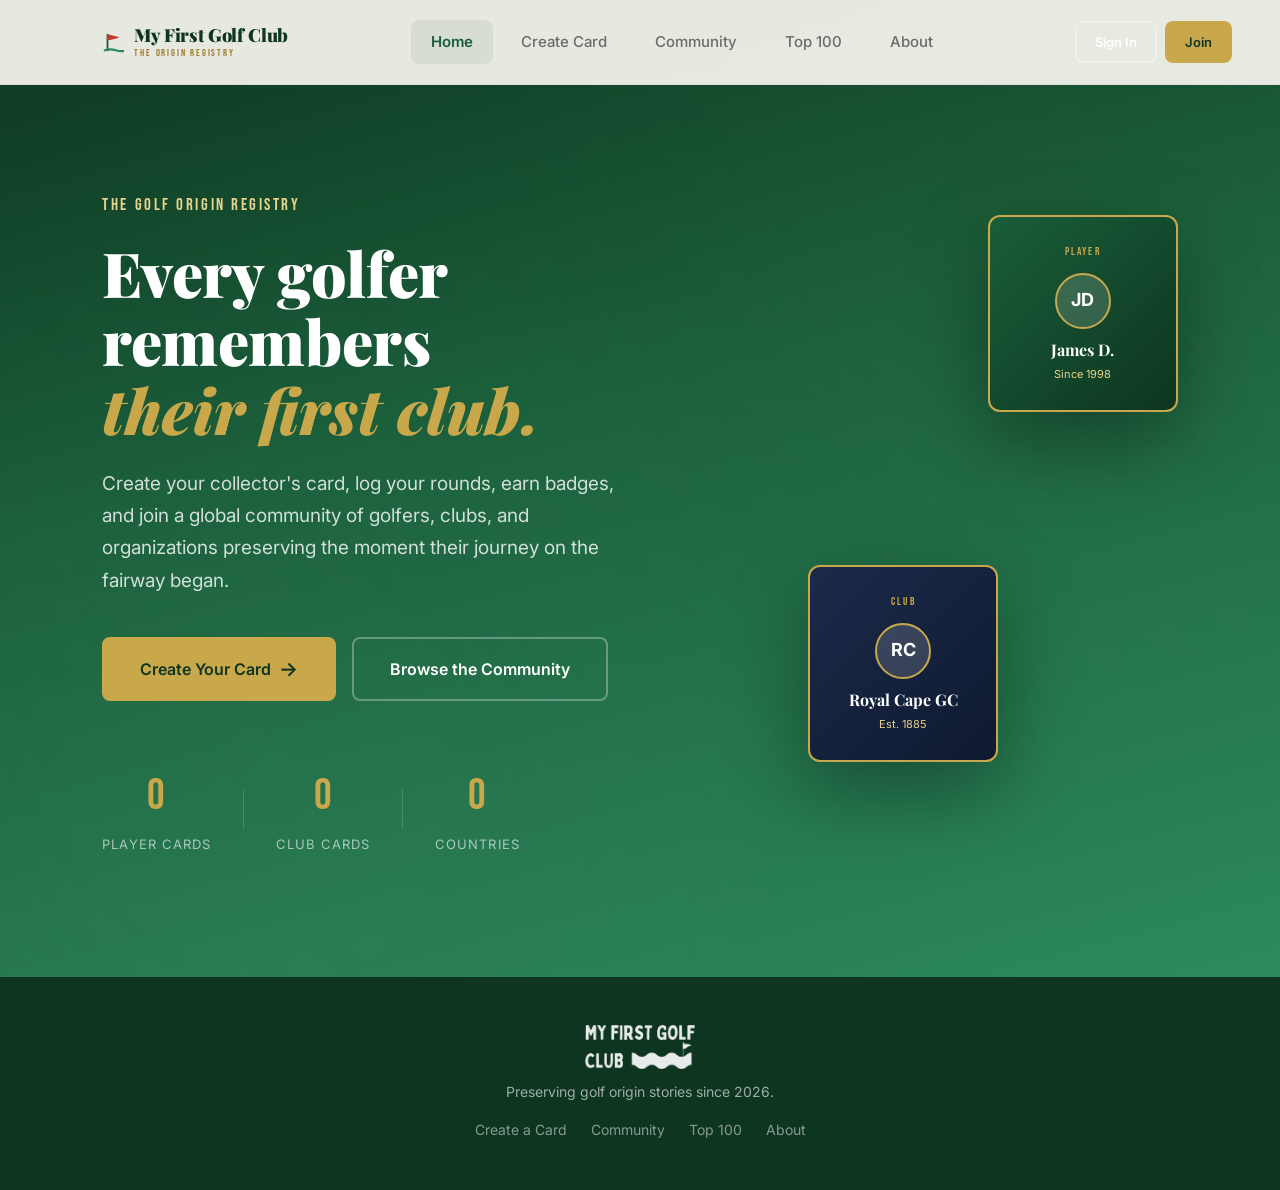
==== public/index.html @ 3b4183bd "Restore Favourite Club selector in Step 5 so card stats populate" ====
<!DOCTYPE html>
<html lang="en">
<head>
  <meta charset="UTF-8">
  <meta name="viewport" content="width=device-width, initial-scale=1.0">
  <title>My First Golf Club - Where Every Golf Story Begins</title>
  <link rel="icon" type="image/png" href="logo.png?v=3">
  <link rel="stylesheet" href="styles.css?v=16">
  <link rel="preconnect" href="https://fonts.googleapis.com">
  <link rel="preconnect" href="https://fonts.gstatic.com" crossorigin>
  <link href="https://fonts.googleapis.com/css2?family=Playfair+Display:ital,wght@0,400;0,700;0,900;1,400&family=Inter:wght@300;400;500;600;700&family=Bebas+Neue&display=swap" rel="stylesheet">
  <!-- Clerk UI bundle (must load before clerk-js) -->
  <script
    defer
    crossorigin="anonymous"
    src="https://noted-sturgeon-84.clerk.accounts.dev/npm/@clerk/ui@1/dist/ui.browser.js"
    type="text/javascript"
  ></script>
  <!-- Clerk JS SDK -->
  <script
    defer
    crossorigin="anonymous"
    data-clerk-publishable-key="pk_test_bm90ZWQtc3R1cmdlb24tODQuY2xlcmsuYWNjb3VudHMuZGV2JA"
    src="https://noted-sturgeon-84.clerk.accounts.dev/npm/@clerk/clerk-js@6/dist/clerk.browser.js"
    type="text/javascript"
  ></script>
</head>
<body>
  <!-- ===== NAVIGATION ===== -->
  <nav class="nav" id="nav">
    <div class="nav-inner">
      <a href="#" class="nav-logo" onclick="showSection('hero'); return false;">
        <span class="nav-logo-flag" aria-hidden="true">
          <svg width="22" height="22" viewBox="0 0 24 24" fill="none" xmlns="http://www.w3.org/2000/svg">
            <path d="M6 21V4" stroke="#1a5e3a" stroke-width="2" stroke-linecap="round"/>
            <path d="M6 4 L18 7 L6 10 Z" fill="#c0392b" stroke="#c0392b" stroke-width="1" stroke-linejoin="round"/>
            <path d="M3 21 Q9 19 15 21 T27 21" stroke="#2d8a5e" stroke-width="2.5" stroke-linecap="round" fill="none"/>
          </svg>
        </span>
        <span class="nav-logo-text">
          <span class="nav-logo-text-main">My First Golf Club</span>
          <span class="nav-logo-text-sub">The Origin Registry</span>
        </span>
      </a>
      <div class="nav-links">
        <a href="#" onclick="showSection('hero'); return false;" class="nav-link active" data-section="hero">Home</a>
        <a href="#" onclick="showSection('submit'); return false;" class="nav-link" data-section="submit">Create Card</a>
        <a href="#" onclick="showSection('community'); return false;" class="nav-link" data-section="community">Community</a>
        <a href="#" onclick="showSection('top100'); return false;" class="nav-link" data-section="top100">Top 100</a>
        <a href="#" onclick="showSection('about'); return false;" class="nav-link" data-section="about">About</a>
      </div>
      <div class="nav-right">
        <!-- Logged Out State -->
        <div class="nav-auth" id="navLoggedOut">
          <button class="btn btn-ghost btn-sm" onclick="openAuth('signin')">Sign In</button>
          <button class="btn btn-primary btn-sm" onclick="openAuth('signup')">Join</button>
        </div>
        <!-- Logged In State -->
        <div class="nav-user" id="navLoggedIn" style="display:none;">
          <div class="nav-avatar-wrapper" onclick="toggleUserDropdown()">
            <div class="nav-avatar" id="navAvatar"></div>
            <div class="nav-dropdown" id="navDropdown">
              <a href="#" onclick="showSection('clubhouse'); closeUserDropdown(); return false;">My Clubhouse</a>
              <a href="#" onclick="openRoundModal(); closeUserDropdown(); return false;">Log a Round</a>
              <a href="#" class="nav-dropdown-divider"></a>
              <a href="#" onclick="handleSignOut(); return false;">Sign Out</a>
            </div>
          </div>
        </div>
      </div>
      <button class="nav-mobile-toggle" onclick="toggleMobileNav()" aria-label="Toggle menu">
        <span></span><span></span><span></span>
      </button>
    </div>
    <div class="nav-mobile" id="navMobile">
      <a href="#" onclick="showSection('hero'); toggleMobileNav(); return false;">Home</a>
      <a href="#" onclick="showSection('submit'); toggleMobileNav(); return false;">Create Card</a>
      <a href="#" onclick="showSection('community'); toggleMobileNav(); return false;">Community</a>
      <a href="#" onclick="showSection('top100'); toggleMobileNav(); return false;">Top 100</a>
      <a href="#" onclick="showSection('about'); toggleMobileNav(); return false;">About</a>
      <div class="nav-mobile-auth" id="navMobileLoggedOut">
        <a href="#" onclick="openAuth('signin'); toggleMobileNav(); return false;">Sign In</a>
        <a href="#" onclick="openAuth('signup'); toggleMobileNav(); return false;">Join the Club</a>
      </div>
      <div class="nav-mobile-user" id="navMobileLoggedIn" style="display:none;">
        <a href="#" onclick="showSection('clubhouse'); toggleMobileNav(); return false;">My Clubhouse</a>
        <a href="#" onclick="openRoundModal(); toggleMobileNav(); return false;">Log a Round</a>
        <a href="#" onclick="handleSignOut(); toggleMobileNav(); return false;">Sign Out</a>
      </div>
    </div>
  </nav>

  <!-- ===== AUTH MODAL (Clerk mounts here) ===== -->
  <div class="modal-overlay" id="authModal" style="display:none;">
    <div class="modal modal-auth" style="padding:0;max-width:480px;overflow:visible;background:transparent;box-shadow:none;">
      <div id="clerk-auth-mount"></div>
    </div>
  </div>

  <!-- ===== HERO SECTION ===== -->
  <section class="section hero-section" id="section-hero">
    <div class="hero-bg">
      <div class="hero-pattern"></div>
    </div>
    <div class="hero-content">
      <p class="hero-eyebrow">The Golf Origin Registry</p>
      <h1 class="hero-title">
        Every golfer remembers<br>
        <span class="hero-title-accent">their first club.</span>
      </h1>
      <p class="hero-subtitle">
        Create your collector's card, log your rounds, earn badges, and join a global community of golfers, clubs, and organizations
        preserving the moment their journey on the fairway began.
      </p>
      <div class="hero-actions">
        <button class="btn btn-primary btn-lg" onclick="showSection('submit')">
          Create Your Card
          <span class="btn-arrow">&rarr;</span>
        </button>
        <button class="btn btn-ghost btn-lg" onclick="showSection('community')">
          Browse the Community
        </button>
      </div>
      <div class="hero-stats">
        <div class="hero-stat">
          <span class="hero-stat-number" id="statPlayers">0</span>
          <span class="hero-stat-label">Player Cards</span>
        </div>
        <div class="hero-stat-divider"></div>
        <div class="hero-stat">
          <span class="hero-stat-number" id="statOrgs">0</span>
          <span class="hero-stat-label">Club Cards</span>
        </div>
        <div class="hero-stat-divider"></div>
        <div class="hero-stat">
          <span class="hero-stat-number" id="statCountries">0</span>
          <span class="hero-stat-label">Countries</span>
        </div>
      </div>
    </div>

    <!-- Floating preview cards -->
    <div class="hero-card-preview">
      <div class="floating-card floating-card-1">
        <div class="mini-card mini-card-player">
          <div class="mini-card-badge">PLAYER</div>
          <div class="mini-card-avatar">JD</div>
          <div class="mini-card-name">James D.</div>
          <div class="mini-card-year">Since 1998</div>
        </div>
      </div>
      <div class="floating-card floating-card-2">
        <div class="mini-card mini-card-org">
          <div class="mini-card-badge">CLUB</div>
          <div class="mini-card-avatar">RC</div>
          <div class="mini-card-name">Royal Cape GC</div>
          <div class="mini-card-year">Est. 1885</div>
        </div>
      </div>
    </div>
  </section>

  <!-- ===== SUBMIT / CREATE CARD SECTION ===== -->
  <section class="section submit-section" id="section-submit" style="display:none;">
    <div class="submit-container">
      <div class="submit-header">
        <h2 class="section-title">Create Your Card</h2>
        <p class="section-subtitle">Tell the story of how your golf journey began. Your card will join our global community of origin stories.</p>
      </div>

      <!-- Card Type Toggle -->
      <div class="card-type-toggle">
        <button class="type-btn active" id="typePlayer" onclick="setCardType('player')">
          <span class="type-icon">&#9971;</span>
          <span class="type-label">Player Card</span>
          <span class="type-desc">For individuals</span>
        </button>
        <button class="type-btn" id="typeOrg" onclick="setCardType('org')">
          <span class="type-icon">&#127969;</span>
          <span class="type-label">Club Card</span>
          <span class="type-desc">For organizations</span>
        </button>
      </div>

      <div class="submit-layout">
        <!-- FORM SIDE -->
        <div class="form-side">
          <!-- Player Form (Wizard) -->
          <form id="playerForm" class="card-form card-form-wizard" onsubmit="return submitCard(event, 'player')">

            <!-- Progress bar -->
            <div class="wizard-progress" id="wizardProgress">
              <div class="wizard-progress-bar">
                <div class="wizard-progress-fill" id="wizardProgressFill" style="width: 14.28%;"></div>
              </div>
              <div class="wizard-progress-label">
                Step <span id="wizardStepNum">1</span> of 7
              </div>
            </div>

            <!-- ============ STEP 1: DESIGN ============ -->
            <div class="wizard-step active" data-step="1">
              <div class="wizard-step-header">
                <span class="wizard-step-emoji">&#127912;</span>
                <h3 class="wizard-step-title">Design your card</h3>
                <p class="wizard-step-subtitle">Pick a look. You can change it any time.</p>
              </div>
              <div class="form-group">
                <label>Card Color</label>
                <div class="color-selector">
                  <label class="color-option"><input type="radio" name="cardColor" value="green" checked><span class="color-swatch color-green"></span></label>
                  <label class="color-option"><input type="radio" name="cardColor" value="navy"><span class="color-swatch color-navy"></span></label>
                  <label class="color-option"><input type="radio" name="cardColor" value="maroon"><span class="color-swatch color-maroon"></span></label>
                  <label class="color-option"><input type="radio" name="cardColor" value="black"><span class="color-swatch color-black"></span></label>
                  <label class="color-option"><input type="radio" name="cardColor" value="royal"><span class="color-swatch color-royal"></span></label>
                </div>
              </div>
              <div class="form-group">
                <label>Border Style</label>
                <div class="border-selector">
                  <label class="border-option"><input type="radio" name="borderStyle" value="gold" checked><span class="border-swatch border-gold"><span>Gold</span></span></label>
                  <label class="border-option"><input type="radio" name="borderStyle" value="silver"><span class="border-swatch border-silver"><span>Silver</span></span></label>
                  <label class="border-option"><input type="radio" name="borderStyle" value="bronze"><span class="border-swatch border-bronze"><span>Bronze</span></span></label>
                </div>
              </div>
            </div>

            <!-- ============ STEP 2: AGE STARTED ============ -->
            <div class="wizard-step" data-step="2">
              <div class="wizard-step-header">
                <span class="wizard-step-emoji">&#127919;</span>
                <h3 class="wizard-step-title">When did you start?</h3>
                <p class="wizard-step-subtitle">The age and year you first picked up a club.</p>
              </div>
              <div class="form-group">
                <label>Age you started</label>
                <select name="ageStarted" id="ageStartedSelect">
                  <option value="">Select age...</option>
                  <!-- Populated by JS -->
                </select>
              </div>
              <div class="form-group">
                <label>Year started <span class="required">*</span></label>
                <select name="yearStarted" id="yearStartedSelect" required>
                  <option value="">Select year...</option>
                  <!-- Populated by JS -->
                </select>
              </div>
            </div>

            <!-- ============ STEP 3: NATIONALITY ============ -->
            <div class="wizard-step" data-step="3">
              <div class="wizard-step-header">
                <span class="wizard-step-emoji">&#127759;</span>
                <h3 class="wizard-step-title">Where are you from?</h3>
                <p class="wizard-step-subtitle">Your flag will appear on your card.</p>
              </div>
              <div class="form-group">
                <label>Nationality <span class="required">*</span></label>
                <div class="combobox" id="nationalityCombobox">
                  <input
                    type="text"
                    id="nationalityInput"
                    name="location"
                    autocomplete="off"
                    placeholder="Start typing your country..."
                    required
                  >
                  <input type="hidden" name="nationalityCode" id="nationalityCodeHidden">
                  <input type="hidden" name="nationality" id="nationalityHidden">
                  <div class="combobox-list" id="nationalityList" style="display:none;"></div>
                </div>
              </div>
            </div>

            <!-- ============ STEP 4: FIRST COURSE ============ -->
            <div class="wizard-step" data-step="4">
              <div class="wizard-step-header">
                <span class="wizard-step-emoji">&#9971;</span>
                <h3 class="wizard-step-title">Where did you first play?</h3>
                <p class="wizard-step-subtitle">Optional, but helps us put you on the global map.</p>
              </div>
              <div class="form-group">
                <label>Country of first round</label>
                <div class="combobox" id="firstCourseCountryCombobox">
                  <input
                    type="text"
                    id="firstCourseCountryInput"
                    name="firstCourseCountry"
                    autocomplete="off"
                    placeholder="Same as nationality, or type another..."
                  >
                  <div class="combobox-list" id="firstCourseCountryList" style="display:none;"></div>
                </div>
              </div>
              <div class="form-group">
                <label>First course played <span class="required">*</span></label>
                <input type="text" name="firstCourse" placeholder="Start typing your course..." maxlength="80" autocomplete="off">
                <input type="hidden" name="firstCourseLat">
                <input type="hidden" name="firstCourseLon">
                <p class="form-hint">Course autocomplete coming next &mdash; for now just type the name.</p>
              </div>
            </div>

            <!-- ============ STEP 5: ABOUT YOU ============ -->
            <div class="wizard-step" data-step="5">
              <div class="wizard-step-header">
                <span class="wizard-step-emoji">&#128100;</span>
                <h3 class="wizard-step-title">About you</h3>
                <p class="wizard-step-subtitle">Just a few details for your card.</p>
              </div>
              <div class="form-row">
                <div class="form-group">
                  <label>First name <span class="required">*</span></label>
                  <input type="text" name="firstName" placeholder="e.g. Tiger" maxlength="30" autocomplete="given-name">
                </div>
                <div class="form-group">
                  <label>Surname <span class="required">*</span></label>
                  <input type="text" name="lastName" placeholder="e.g. Woods" maxlength="30" autocomplete="family-name">
                </div>
              </div>
              <input type="hidden" name="name" id="fullNameHidden">
              <div class="form-group">
                <label>Current handicap</label>
                <select name="handicap" id="handicapSelect">
                  <option value="">Select...</option>
                  <optgroup label="New to golf">
                    <option value="Just Starting">Just Starting</option>
                    <option value="Beginner">Beginner</option>
                  </optgroup>
                  <optgroup label="Handicap">
                    <option value="36">36</option>
                    <option value="30">30</option>
                    <option value="25">25</option>
                    <option value="20">20</option>
                    <option value="18">18</option>
                    <option value="15">15</option>
                    <option value="12">12</option>
                    <option value="10">10</option>
                    <option value="8">8</option>
                    <option value="6">6</option>
                    <option value="5">5</option>
                    <option value="4">4</option>
                    <option value="3">3</option>
                    <option value="2">2</option>
                    <option value="1">1</option>
                    <option value="0">Scratch (0)</option>
                    <option value="+1">+1</option>
                    <option value="+2">+2</option>
                    <option value="+3">+3</option>
                  </optgroup>
                  <optgroup label="Pro">
                    <option value="Pro">Pro</option>
                  </optgroup>
                </select>
              </div>
              <div class="form-group">
                <label>Local / home course</label>
                <input type="text" name="localCourse" placeholder="Where you play most often..." maxlength="80" autocomplete="off">
                <input type="hidden" name="localCourseLat">
                <input type="hidden" name="localCourseLon">
              </div>
              <div class="form-group">
                <label>Favourite club <span style="font-weight:400;color:var(--text-muted);font-size:12px;">(the one you love hitting)</span></label>
                <div class="club-selector">
                  <label class="club-option"><input type="radio" name="favClub" value="Driver"><span>Driver</span></label>
                  <label class="club-option"><input type="radio" name="favClub" value="Wood"><span>Wood</span></label>
                  <label class="club-option"><input type="radio" name="favClub" value="Hybrid"><span>Hybrid</span></label>
                  <label class="club-option"><input type="radio" name="favClub" value="Iron"><span>Iron</span></label>
                  <label class="club-option"><input type="radio" name="favClub" value="Wedge"><span>Wedge</span></label>
                  <label class="club-option"><input type="radio" name="favClub" value="Putter"><span>Putter</span></label>
                </div>
              </div>
              <div class="form-group">
                <label>Which person inspired you to begin golf?</label>
                <input type="text" name="introducedBy" placeholder="e.g. My grandfather, a school coach..." maxlength="60">
              </div>
            </div>

            <!-- ============ STEP 6: DREAM ROUND ============ -->
            <div class="wizard-step" data-step="6">
              <div class="wizard-step-header">
                <span class="wizard-step-emoji">&#10024;</span>
                <h3 class="wizard-step-title">Your dream round</h3>
                <p class="wizard-step-subtitle">If you could play with anyone, anywhere&hellip;</p>
              </div>
              <div class="form-group">
                <label>Dream playing partner</label>
                <input type="text" name="dreamPartner" placeholder="e.g. Tiger Woods, Seve, my dad..." maxlength="60">
              </div>
              <div class="form-group">
                <label>Dream course</label>
                <input type="text" name="dreamCourse" placeholder="e.g. Augusta National, St Andrews..." maxlength="80">
              </div>
            </div>

            <!-- ============ STEP 7: STORY + PHOTO ============ -->
            <div class="wizard-step" data-step="7">
              <div class="wizard-step-header">
                <span class="wizard-step-emoji">&#128221;</span>
                <h3 class="wizard-step-title">The moment it clicked</h3>
                <p class="wizard-step-subtitle">A short story, plus a photo if you have one.</p>
              </div>
              <div class="form-group">
                <label>Your golf origin story <span class="required">*</span></label>
                <textarea name="story" placeholder="Tell us about the moment you first picked up a golf club. What do you remember? What hooked you?" maxlength="280" rows="4"></textarea>
                <span class="char-count"><span id="playerCharCount">0</span>/280</span>
              </div>
              <div class="form-group">
                <label>Profile photo (optional)</label>
                <div class="photo-upload" id="playerPhotoUpload">
                  <input type="file" accept="image/*" id="playerPhoto" onchange="handlePhotoUpload(this, 'player')" hidden>
                  <div class="photo-placeholder" onclick="document.getElementById('playerPhoto').click()">
                    <span class="photo-icon">&#128247;</span>
                    <span>Click to upload</span>
                  </div>
                  <img class="photo-preview" id="playerPhotoPreview" alt="Preview" style="display:none;" onclick="document.getElementById('playerPhoto').click()">
                </div>
              </div>
            </div>

            <!-- Wizard navigation -->
            <div class="wizard-nav">
              <button type="button" class="btn btn-ghost-light" id="wizardBackBtn" onclick="wizardBack()" style="visibility:hidden;">&larr; Back</button>
              <button type="button" class="btn btn-primary" id="wizardNextBtn" onclick="wizardNext()">Next &rarr;</button>
              <button type="submit" class="btn btn-primary btn-lg" id="playerSubmitBtn" style="display:none;">
                Create Your Player Card &rarr;
              </button>
            </div>
          </form>

          <!-- Organization Form -->
          <form id="orgForm" class="card-form" style="display:none;" onsubmit="return submitCard(event, 'org')">
            <div class="form-group">
              <label>Organization Name <span class="required">*</span></label>
              <input type="text" name="name" required placeholder="e.g. Royal Cape Golf Club" maxlength="50">
            </div>
            <div class="form-row">
              <div class="form-group">
                <label>Year Established <span class="required">*</span></label>
                <input type="number" name="yearStarted" required placeholder="e.g. 1885" min="1400" max="2026">
              </div>
              <div class="form-group">
                <label>Type <span class="required">*</span></label>
                <select name="orgType" required>
                  <option value="">Select type...</option>
                  <option value="Golf Club">Golf Club</option>
                  <option value="Corporate">Corporate / Company</option>
                  <option value="Academy">Golf Academy</option>
                  <option value="Association">Association / Federation</option>
                  <option value="Resort">Golf Resort</option>
                  <option value="Other">Other</option>
                </select>
              </div>
            </div>
            <div class="form-group">
              <label>Location / Country <span class="required">*</span></label>
              <input type="text" name="location" required placeholder="e.g. Cape Town, South Africa" maxlength="50">
            </div>
            <div class="form-group">
              <label>Signature Course</label>
              <input type="text" name="signatureCourse" placeholder="e.g. The Links at Royal Cape" maxlength="60">
            </div>
            <div class="form-row">
              <div class="form-group">
                <label>Number of Members</label>
                <input type="text" name="memberCount" placeholder="e.g. 1,200" maxlength="20">
              </div>
              <div class="form-group">
                <label>Number of Holes</label>
                <select name="holes">
                  <option value="">Select...</option>
                  <option value="9">9 Holes</option>
                  <option value="18">18 Holes</option>
                  <option value="27">27 Holes</option>
                  <option value="36">36 Holes</option>
                  <option value="54">54+ Holes</option>
                </select>
              </div>
            </div>
            <div class="form-group">
              <label>Key Figure / Founder</label>
              <input type="text" name="founder" placeholder="e.g. Sir George Grey" maxlength="60">
            </div>
            <div class="form-group">
              <label>Origin Story <span class="required">*</span></label>
              <textarea name="story" required placeholder="How did this organization's golf journey begin? What's the founding story?" maxlength="280" rows="3"></textarea>
              <span class="char-count"><span id="orgCharCount">0</span>/280</span>
            </div>
            <div class="form-group">
              <label>Logo / Photo</label>
              <div class="photo-upload" id="orgPhotoUpload">
                <input type="file" accept="image/*" id="orgPhoto" onchange="handlePhotoUpload(this, 'org')" hidden>
                <div class="photo-placeholder" onclick="document.getElementById('orgPhoto').click()">
                  <span class="photo-icon">&#128247;</span>
                  <span>Click to upload</span>
                </div>
                <img class="photo-preview" id="orgPhotoPreview" alt="Preview" style="display:none;" onclick="document.getElementById('orgPhoto').click()">
              </div>
            </div>
            <div class="form-group">
              <label>Card Color</label>
              <div class="color-selector">
                <label class="color-option"><input type="radio" name="cardColor" value="green" checked><span class="color-swatch color-green"></span></label>
                <label class="color-option"><input type="radio" name="cardColor" value="navy"><span class="color-swatch color-navy"></span></label>
                <label class="color-option"><input type="radio" name="cardColor" value="maroon"><span class="color-swatch color-maroon"></span></label>
                <label class="color-option"><input type="radio" name="cardColor" value="black"><span class="color-swatch color-black"></span></label>
                <label class="color-option"><input type="radio" name="cardColor" value="royal"><span class="color-swatch color-royal"></span></label>
              </div>
            </div>
            <button type="submit" class="btn btn-primary btn-lg btn-full" id="orgSubmitBtn">
              Create Your Club Card &rarr;
            </button>
          </form>
        </div>

        <!-- PREVIEW SIDE -->
        <div class="preview-side">
          <div class="preview-sticky">
            <h3 class="preview-label">Live Preview</h3>
            <p class="preview-hint">Fill in the form to see your card come to life</p>
            <div class="card-preview-container" id="cardPreviewContainer">
              <!-- Card is rendered here by JS -->
            </div>
            <p class="preview-flip-hint">Click the card to flip it</p>
          </div>
        </div>
      </div>
    </div>
  </section>

  <!-- ===== SUCCESS / CELEBRATION OVERLAY ===== -->
  <div class="celebration-overlay" id="successModal" style="display:none;">
    <div class="celebration-confetti" id="celebrationConfetti"></div>
    <div class="celebration-content">
      <div class="celebration-header">
        <div class="celebration-badge-anim" id="celebrationBadge">&#9971;</div>
        <h2 class="celebration-title" id="celebrationTitle">You're in the Club!</h2>
        <p class="celebration-subtitle" id="celebrationSubtitle">Your card has joined the global registry of golf origin stories.</p>
      </div>

      <div class="celebration-card-reveal" id="celebrationCard">
        <div class="celebration-glow"></div>
        <div id="modalCard"></div>
      </div>

      <div class="celebration-xp" id="successXP"></div>

      <div class="celebration-share">
        <p class="celebration-share-label">Share your card with the world</p>
        <div class="celebration-share-buttons">
          <button class="share-btn share-btn-x" onclick="shareToX()" title="Share on X / Twitter">
            <svg width="16" height="16" viewBox="0 0 24 24" fill="currentColor"><path d="M18.244 2.25h3.308l-7.227 8.26 8.502 11.24H16.17l-5.214-6.817L4.99 21.75H1.68l7.73-8.835L1.254 2.25H8.08l4.713 6.231zm-1.161 17.52h1.833L7.084 4.126H5.117z"/></svg>
            <span>X</span>
          </button>
          <button class="share-btn share-btn-fb" onclick="shareToFacebook()" title="Share on Facebook">
            <span>f</span>
            <span>Facebook</span>
          </button>
          <button class="share-btn share-btn-li" onclick="shareToLinkedIn()" title="Share on LinkedIn">
            <span>in</span>
            <span>LinkedIn</span>
          </button>
          <button class="share-btn share-btn-wa" onclick="shareToWhatsApp()" title="Share on WhatsApp">
            <svg width="16" height="16" viewBox="0 0 24 24" fill="currentColor"><path d="M17.472 14.382c-.297-.149-1.758-.867-2.03-.967-.273-.099-.471-.148-.67.15-.197.297-.767.966-.94 1.164-.173.199-.347.223-.644.075-.297-.15-1.255-.463-2.39-1.475-.883-.788-1.48-1.761-1.653-2.059-.173-.297-.018-.458.13-.606.134-.133.298-.347.446-.52.149-.174.198-.298.298-.497.099-.198.05-.371-.025-.52-.075-.149-.669-1.612-.916-2.207-.242-.579-.487-.5-.669-.51-.173-.008-.371-.01-.57-.01-.198 0-.52.074-.792.372-.272.297-1.04 1.016-1.04 2.479 0 1.462 1.065 2.875 1.213 3.074.149.198 2.096 3.2 5.077 4.487.709.306 1.262.489 1.694.625.712.227 1.36.195 1.871.118.571-.085 1.758-.719 2.006-1.413.248-.694.248-1.289.173-1.413-.074-.124-.272-.198-.57-.347m-5.421 7.403h-.004a9.87 9.87 0 01-5.031-1.378l-.361-.214-3.741.982.998-3.648-.235-.374a9.86 9.86 0 01-1.51-5.26c.001-5.45 4.436-9.884 9.888-9.884 2.64 0 5.122 1.03 6.988 2.898a9.825 9.825 0 012.893 6.994c-.003 5.45-4.437 9.884-9.885 9.884m8.413-18.297A11.815 11.815 0 0012.05 0C5.495 0 .16 5.335.157 11.892c0 2.096.547 4.142 1.588 5.945L.057 24l6.305-1.654a11.882 11.882 0 005.683 1.448h.005c6.554 0 11.89-5.335 11.893-11.893a11.821 11.821 0 00-3.48-8.413z"/></svg>
            <span>WhatsApp</span>
          </button>
          <button class="share-btn share-btn-copy" onclick="copyCardLink()" title="Copy link">
            <span>&#128279;</span>
            <span>Copy Link</span>
          </button>
          <button class="share-btn share-btn-download" onclick="downloadCard()" title="Save image">
            <span>&#128248;</span>
            <span>Save Image</span>
          </button>
        </div>
      </div>

      <div class="celebration-actions">
        <button class="btn btn-primary btn-lg" onclick="showSection('community'); closeModal()">
          View Community Wall &rarr;
        </button>
        <button class="btn celebration-btn-secondary" onclick="showSection('clubhouse'); closeModal()">
          Go to My Clubhouse
        </button>
      </div>
    </div>
  </div>

  <!-- ===== MY CLUBHOUSE / PROFILE SECTION ===== -->
  <section class="section clubhouse-section" id="section-clubhouse" style="display:none;">
    <div class="clubhouse-container">
      <!-- Profile Header -->
      <div class="clubhouse-header" id="clubhouseHeader">
        <!-- Rendered by JS: card preview, name, level, XP bar -->
      </div>

      <!-- Tab Navigation -->
      <div class="clubhouse-tabs">
        <button class="clubhouse-tab active" onclick="setClubhouseTab('overview')" data-tab="overview">Overview</button>
        <button class="clubhouse-tab" onclick="setClubhouseTab('rounds')" data-tab="rounds">My Rounds</button>
        <button class="clubhouse-tab" onclick="setClubhouseTab('badges')" data-tab="badges">Badges</button>
        <button class="clubhouse-tab" onclick="setClubhouseTab('collection')" data-tab="collection">Top 100 Collection</button>
      </div>

      <!-- Tab Content -->
      <div id="clubhouseContent">
        <!-- Rendered by JS -->
      </div>
    </div>
  </section>

  <!-- ===== LOG A ROUND MODAL ===== -->
  <div class="modal-overlay" id="roundModal" style="display:none;">
    <div class="modal">
      <button class="modal-close" onclick="closeRoundModal()">&times;</button>
      <h3 class="modal-title">Log a Round</h3>
      <p class="modal-text">Record your round and earn XP for your profile.</p>
      <form id="roundForm" onsubmit="return logRound(event)">
        <div class="form-group">
          <label>Course Name <span class="required">*</span></label>
          <input type="text" name="courseName" required placeholder="e.g. St Andrews Old Course" maxlength="60">
        </div>
        <div class="form-row">
          <div class="form-group">
            <label>Date <span class="required">*</span></label>
            <input type="date" name="date" required>
          </div>
          <div class="form-group">
            <label>Score <span class="required">*</span></label>
            <input type="number" name="score" required placeholder="e.g. 85" min="40" max="200">
          </div>
        </div>
        <div class="form-row">
          <div class="form-group">
            <label>Par</label>
            <input type="number" name="par" value="72" min="54" max="80">
          </div>
          <div class="form-group">
            <label>Conditions</label>
            <select name="conditions">
              <option value="">Select...</option>
              <option value="Perfect">Perfect</option>
              <option value="Good">Good</option>
              <option value="Windy">Windy</option>
              <option value="Rainy">Rainy</option>
              <option value="Mixed">Mixed</option>
            </select>
          </div>
        </div>
        <div class="form-group">
          <label>Highlight / Notes</label>
          <textarea name="notes" placeholder="Any memorable moments from the round?" maxlength="200" rows="2"></textarea>
        </div>
        <button type="submit" class="btn btn-primary btn-lg btn-full">Log This Round</button>
      </form>
    </div>
  </div>

  <!-- ===== COMMUNITY SECTION ===== -->
  <section class="section community-section" id="section-community" style="display:none;">
    <div class="community-container">
      <div class="community-header">
        <h2 class="section-title">The Community Wall</h2>
        <p class="section-subtitle">Every card tells a story. Browse the global registry of golf origin stories.</p>
      </div>

      <!-- Activity Feed -->
      <div class="activity-feed" id="activityFeed">
        <h3 class="feed-title">Recent Activity</h3>
        <div class="feed-items" id="feedItems">
          <!-- Rendered by JS -->
        </div>
      </div>

      <!-- Filters -->
      <div class="community-filters">
        <div class="filter-group">
          <button class="filter-btn active" onclick="filterCards('all')" data-filter="all">All Cards</button>
          <button class="filter-btn" onclick="filterCards('player')" data-filter="player">Players</button>
          <button class="filter-btn" onclick="filterCards('org')" data-filter="org">Organizations</button>
        </div>
        <div class="filter-group">
          <div class="search-box">
            <span class="search-icon">&#128269;</span>
            <input type="text" placeholder="Search cards..." id="searchInput" oninput="searchCards(this.value)">
          </div>
          <select class="sort-select" id="sortSelect" onchange="sortCards(this.value)">
            <option value="newest">Newest First</option>
            <option value="oldest-start">Earliest Start</option>
            <option value="latest-start">Latest Start</option>
            <option value="alpha">A-Z</option>
          </select>
        </div>
      </div>

      <!-- Interaction hint -->
      <div style="margin-bottom:24px;">
        <span style="font-size:13px;color:var(--text-muted);">Click a card to flip it &bull; Double-click to view full story</span>
      </div>

      <!-- Card Grid -->
      <div class="card-grid" id="cardGrid">
        <!-- Cards rendered by JS -->
      </div>

      <!-- Empty State -->
      <div class="empty-state" id="emptyState" style="display:none;">
        <div class="empty-icon">&#9971;</div>
        <h3>No cards yet</h3>
        <p>Be the first to create a card and start the community!</p>
        <button class="btn btn-primary" onclick="showSection('submit')">Create Your Card</button>
      </div>
      <div class="empty-state" id="noResultsState" style="display:none;">
        <div class="empty-icon">&#128269;</div>
        <h3>No matches found</h3>
        <p>Try adjusting your search or filters.</p>
      </div>
    </div>
  </section>

  <!-- ===== CARD DETAIL MODAL ===== -->
  <div class="modal-overlay" id="detailModal" style="display:none;">
    <div class="modal modal-detail">
      <button class="modal-close" onclick="closeDetailModal()">&times;</button>
      <div class="detail-content" id="detailContent">
        <!-- Rendered by JS -->
      </div>
    </div>
  </div>

  <!-- ===== TOP 100 SECTION ===== -->
  <section class="section top100-section" id="section-top100" style="display:none;">
    <div class="top100-container">
      <!-- Ambassador Header -->
      <div class="top100-header">
        <div class="ambassador-badge">
          <span class="ambassador-icon">&#127942;</span>
          <span class="ambassador-label">Top 100 Golf &bull; Ambassador</span>
        </div>
        <h2 class="section-title">Top 100 Golf Courses</h2>
        <p class="section-subtitle">The world's most celebrated courses, curated by Top 100 Golf. Explore the lists, discover the stories, and see which courses shaped the community's journeys.</p>
      </div>

      <!-- List Selector Tabs -->
      <div class="top100-tabs">
        <button class="top100-tab active" onclick="setTop100List('world')" data-list="world">World</button>
        <button class="top100-tab" onclick="setTop100List('africa')" data-list="africa">Africa</button>
        <button class="top100-tab" onclick="setTop100List('europe')" data-list="europe">Europe</button>
        <button class="top100-tab" onclick="setTop100List('americas')" data-list="americas">Americas</button>
        <button class="top100-tab" onclick="setTop100List('asia')" data-list="asia">Asia Pacific</button>
        <button class="top100-tab" onclick="setTop100List('uk')" data-list="uk">UK &amp; Ireland</button>
      </div>

      <!-- Search / View Toggle -->
      <div class="top100-controls">
        <div class="search-box">
          <span class="search-icon">&#128269;</span>
          <input type="text" placeholder="Search courses..." id="top100Search" oninput="searchTop100(this.value)">
        </div>
        <div class="top100-view-toggle">
          <button class="view-btn active" onclick="setTop100View('grid')" data-view="grid" title="Card view">&#9638;</button>
          <button class="view-btn" onclick="setTop100View('list')" data-view="list" title="List view">&#9776;</button>
        </div>
      </div>

      <!-- Course Grid -->
      <div class="top100-grid" id="top100Grid">
        <!-- Rendered by JS -->
      </div>

      <!-- Course List View -->
      <div class="top100-list-view" id="top100ListView" style="display:none;">
        <!-- Rendered by JS -->
      </div>

      <!-- Community Connection -->
      <div class="top100-community-link">
        <div class="top100-cta-card">
          <h3>Played one of these courses?</h3>
          <p>If one of these legendary courses is where your golf journey began, create your Player Card and mark it as your first course. Your card will earn a <span class="top100-inline-badge">TOP 100</span> verified badge.</p>
          <button class="btn btn-primary" onclick="showSection('submit')">Create Your Card &rarr;</button>
        </div>
      </div>

      <!-- Attribution -->
      <div class="top100-attribution">
        <p>Rankings sourced from <strong>Top 100 Golf</strong>. Presented by My First Golf Club in partnership as an official Ambassador.</p>
      </div>
    </div>
  </section>

  <!-- ===== ABOUT SECTION ===== -->
  <section class="section about-section" id="section-about" style="display:none;">
    <div class="about-container">
      <div class="about-header">
        <h2 class="section-title">About My First Golf Club</h2>
      </div>
      <div class="about-grid">
        <div class="about-card">
          <div class="about-icon">&#127942;</div>
          <h3>The Mission</h3>
          <p>Every golfer has an origin story &mdash; a first swing, a first course, a person who put a club in their hand.
             My First Golf Club is a living registry that preserves these moments for individuals and organizations alike.
             We believe these stories connect us across generations, borders, and handicaps.</p>
        </div>
        <div class="about-card">
          <div class="about-icon">&#127183;</div>
          <h3>The Cards</h3>
          <p>Inspired by baseball collector cards, each card captures the essential stats and story of a golf origin.
             Player Cards are for individuals. Club Cards are for organizations, golf clubs, academies, and corporates.
             Cards earn era badges based on when the journey started &mdash; Vintage, Classic, or Modern.</p>
        </div>
        <div class="about-card">
          <div class="about-icon">&#127758;</div>
          <h3>The Community</h3>
          <p>Our Community Wall brings together origin stories from around the world.
             Browse, search, and discover how golf found its way into the lives of players and institutions everywhere.
             Every card added makes the tapestry richer.</p>
        </div>
        <div class="about-card">
          <div class="about-icon">&#128640;</div>
          <h3>What's Next</h3>
          <p>Your clubhouse is now live &mdash; log rounds, earn XP, unlock badges, and build your Top 100 collection.
             Coming soon: shareable card images for social media, a global timeline view, regional collections,
             endorsements between members, and verified badges for established clubs. The registry grows with you.</p>
        </div>
      </div>
    </div>
  </section>

  <!-- ===== TOAST CONTAINER ===== -->
  <div class="toast-container" id="toastContainer"></div>

  <!-- ===== BADGE UNLOCK MODAL ===== -->
  <div class="modal-overlay" id="badgeModal" style="display:none;">
    <div class="modal modal-badge">
      <div class="badge-confetti" id="badgeConfetti"></div>
      <div id="badgeModalContent">
        <!-- Rendered by JS -->
      </div>
      <button class="btn btn-primary" onclick="closeBadgeModal()">Awesome!</button>
    </div>
  </div>

  <!-- ===== SHARE CARD MODAL ===== -->
  <div class="modal-overlay" id="shareModal" style="display:none;">
    <div class="modal">
      <button class="modal-close" onclick="closeShareModal()">&times;</button>
      <h3 class="modal-title">Share Your Card</h3>
      <p class="modal-text">Screenshot your card or copy the link below</p>
      <div id="shareCardContainer" style="display:flex;justify-content:center;margin:20px 0;"></div>
      <div class="modal-actions">
        <button class="btn btn-primary" onclick="closeShareModal()">Done</button>
      </div>
    </div>
  </div>

  <!-- ===== FOOTER ===== -->
  <footer class="footer">
    <div class="footer-inner">
      <div class="footer-brand">
        <img src="logo.png?v=3" alt="My First Golf Club" class="footer-logo-img">
      </div>
      <p class="footer-tagline">Preserving golf origin stories since 2026.</p>
      <div class="footer-links">
        <a href="#" onclick="showSection('submit'); return false;">Create a Card</a>
        <a href="#" onclick="showSection('community'); return false;">Community</a>
        <a href="#" onclick="showSection('top100'); return false;">Top 100</a>
        <a href="#" onclick="showSection('about'); return false;">About</a>
      </div>
    </div>
  </footer>

  <!-- Module load order matters: dependencies first -->
  <script src="src/storage.js"></script>
  <script src="src/api.js"></script>
  <script src="src/toasts.js"></script>
  <script src="src/feed.js"></script>
  <script src="src/auth.js"></script>
  <script src="src/xp.js"></script>
  <script src="src/badges.js"></script>
  <script src="src/cards.js"></script>
  <script src="src/top100.js"></script>
  <script src="src/navigation.js"></script>
  <script src="src/forms.js"></script>
  <script src="src/wizard.js"></script>
  <script src="src/celebrate.js"></script>
  <script src="src/community.js"></script>
  <script src="src/rounds.js"></script>
  <script src="src/clubhouse.js"></script>
  <script src="src/seed.js"></script>
  <script src="src/init.js"></script>
</body>
</html>
---- public/styles.css ----
/* ============================================
   MY FIRST GOLF CLUB - COMPLETE STYLES
   Premium golf club meets baseball collector card
   ============================================ */

/* ============================================
   1. CSS VARIABLES
   ============================================ */
:root {
  --green: #1a5e3a;
  --green-light: #2d8a5e;
  --green-dark: #0d3520;
  --gold: #c9a84c;
  --gold-light: #e8d48b;
  --gold-dark: #a07d2e;
  --cream: #faf8f0;
  --cream-dark: #f0ece0;
  --navy: #1b2a4a;
  --maroon: #6b1d2a;
  --royal: #2c3e8c;
  --black-card: #1a1a1a;
  --text: #2c2c2c;
  --text-light: #6b6b6b;
  --text-muted: #999;
  --border: #e0dcd0;
  --shadow: rgba(0,0,0,0.1);
  --shadow-lg: rgba(0,0,0,0.18);
  --radius: 12px;
  --radius-sm: 8px;
  --radius-lg: 20px;
  --font-display: 'Playfair Display', Georgia, serif;
  --font-body: 'Inter', -apple-system, sans-serif;
  --font-accent: 'Bebas Neue', Impact, sans-serif;
  --transition: 0.3s cubic-bezier(0.4, 0, 0.2, 1);
}

/* ============================================
   2. RESET & BASE
   ============================================ */
*, *::before, *::after {
  box-sizing: border-box;
  margin: 0;
  padding: 0;
}

html {
  scroll-behavior: smooth;
}

body {
  font-family: var(--font-body);
  color: var(--text);
  background: var(--cream);
  line-height: 1.6;
  -webkit-font-smoothing: antialiased;
  -moz-osx-font-smoothing: grayscale;
  overflow-x: hidden;
}

img {
  max-width: 100%;
  height: auto;
}

a {
  color: inherit;
  text-decoration: none;
}

/* ============================================
   3. NAVIGATION (.nav)
   ============================================ */
.nav {
  position: fixed;
  top: 0;
  left: 0;
  right: 0;
  z-index: 1000;
  background: rgba(250, 248, 240, 0.92);
  backdrop-filter: blur(20px);
  -webkit-backdrop-filter: blur(20px);
  border-bottom: 1px solid var(--border);
  transition: var(--transition);
}

.nav-inner {
  max-width: 1280px;
  margin: 0 auto;
  padding: 0 32px;
  height: 72px;
  display: flex;
  align-items: center;
  justify-content: space-between;
  gap: 24px;
}

.nav-logo {
  display: flex;
  align-items: center;
  gap: 10px;
  text-decoration: none;
  height: 100%;
  flex-shrink: 0;
  transition: var(--transition);
}

.nav-logo:hover {
  opacity: 0.85;
}

.nav-logo-img {
  height: 36px;
  width: auto;
  max-width: 100%;
  object-fit: contain;
  display: block;
}

.nav-logo-flag {
  display: inline-flex;
  align-items: center;
  justify-content: center;
  flex-shrink: 0;
}

.nav-logo-flag svg {
  display: block;
}

.nav-logo-text {
  display: flex;
  flex-direction: column;
  line-height: 1;
}

.nav-logo-text-main {
  font-family: var(--font-display);
  font-size: 18px;
  font-weight: 900;
  color: var(--green-dark);
  letter-spacing: -0.01em;
  line-height: 1.1;
}

.nav-logo-text-sub {
  font-family: var(--font-accent);
  font-size: 10px;
  letter-spacing: 0.18em;
  color: var(--gold-dark);
  text-transform: uppercase;
  margin-top: 2px;
}

@media (max-width: 600px) {
  .nav-inner {
    padding: 0 16px;
    height: 64px;
  }
  .nav-logo-img {
    height: 30px;
  }
  .nav-logo-text-main {
    font-size: 15px;
  }
  .nav-logo-text-sub {
    display: none;
  }
  .nav-logo-flag svg {
    width: 18px;
    height: 18px;
  }
}

.nav-links {
  display: flex;
  gap: 8px;
}

.nav-link {
  text-decoration: none;
  color: var(--text-light);
  font-size: 14px;
  font-weight: 500;
  padding: 8px 16px;
  border-radius: var(--radius-sm);
  transition: var(--transition);
}

.nav-link:hover {
  color: var(--green);
  background: rgba(26, 94, 58, 0.06);
}

.nav-link.active {
  color: var(--green);
  background: rgba(26, 94, 58, 0.08);
  font-weight: 600;
}

/* Nav Right - Auth & User */
.nav-right {
  display: flex;
  align-items: center;
  gap: 12px;
}

.nav-auth {
  display: flex;
  align-items: center;
  gap: 8px;
}

.nav-user {
  position: relative;
  display: flex;
  align-items: center;
  gap: 8px;
}

.nav-avatar-wrapper {
  position: relative;
  cursor: pointer;
}

.nav-avatar {
  width: 32px;
  height: 32px;
  border-radius: 50%;
  background: var(--green);
  color: #fff;
  display: flex;
  align-items: center;
  justify-content: center;
  font-size: 13px;
  font-weight: 700;
  cursor: pointer;
  border: 2px solid transparent;
  transition: var(--transition);
}

.nav-avatar:hover {
  border-color: var(--gold);
}

.nav-avatar img {
  width: 100%;
  height: 100%;
  border-radius: 50%;
  object-fit: cover;
}

.nav-dropdown {
  display: none;
  position: absolute;
  top: calc(100% + 8px);
  right: 0;
  min-width: 200px;
  background: #fff;
  border-radius: var(--radius);
  box-shadow: 0 8px 32px var(--shadow-lg);
  border: 1px solid var(--border);
  padding: 8px 0;
  z-index: 1001;
}

.nav-dropdown.open {
  display: block;
}

.nav-dropdown a,
.nav-dropdown button {
  display: flex;
  align-items: center;
  gap: 10px;
  width: 100%;
  padding: 10px 16px;
  font-family: var(--font-body);
  font-size: 14px;
  font-weight: 500;
  color: var(--text);
  background: none;
  border: none;
  cursor: pointer;
  transition: var(--transition);
  text-align: left;
}

.nav-dropdown a:hover,
.nav-dropdown button:hover {
  background: var(--cream);
  color: var(--green);
}

.nav-dropdown-divider {
  height: 1px;
  background: var(--border);
  margin: 4px 0;
}

/* Mobile Navigation */
.nav-mobile-toggle {
  display: none;
  flex-direction: column;
  gap: 5px;
  background: none;
  border: none;
  cursor: pointer;
  padding: 8px;
}

.nav-mobile-toggle span {
  display: block;
  width: 22px;
  height: 2px;
  background: var(--text);
  border-radius: 2px;
  transition: var(--transition);
}

.nav-mobile {
  display: none;
  flex-direction: column;
  padding: 8px 24px 16px;
  border-top: 1px solid var(--border);
}

.nav-mobile.open {
  display: flex;
}

.nav-mobile a {
  text-decoration: none;
  color: var(--text);
  padding: 12px 0;
  font-weight: 500;
  border-bottom: 1px solid var(--border);
}

.nav-mobile a:last-child {
  border-bottom: none;
}

.nav-mobile-auth {
  display: flex;
  gap: 8px;
  padding-top: 12px;
}

.nav-mobile-user {
  display: flex;
  align-items: center;
  gap: 12px;
  padding: 12px 0;
  border-bottom: 1px solid var(--border);
}

.nav-mobile-user .nav-avatar {
  width: 36px;
  height: 36px;
  font-size: 14px;
}

/* ============================================
   4. BUTTONS (.btn)
   ============================================ */
.btn {
  display: inline-flex;
  align-items: center;
  justify-content: center;
  gap: 8px;
  font-family: var(--font-body);
  font-weight: 600;
  font-size: 15px;
  padding: 12px 28px;
  border-radius: var(--radius-sm);
  border: 2px solid transparent;
  cursor: pointer;
  transition: var(--transition);
  text-decoration: none;
  white-space: nowrap;
  line-height: 1.4;
}

.btn-primary {
  background: var(--gold);
  color: var(--green-dark);
  border-color: var(--gold);
}

.btn-primary:hover {
  background: var(--gold-light);
  border-color: var(--gold-light);
  transform: translateY(-1px);
  box-shadow: 0 8px 24px rgba(201, 168, 76, 0.3);
}

.btn-ghost {
  background: transparent;
  color: #fff;
  border-color: rgba(255, 255, 255, 0.3);
}

.btn-ghost:hover {
  background: rgba(255, 255, 255, 0.1);
  border-color: rgba(255, 255, 255, 0.5);
}

/* Ghost on light backgrounds */
.btn-ghost-light {
  background: transparent;
  color: var(--text-light);
  border-color: var(--border);
}

.btn-ghost-light:hover {
  background: var(--cream);
  border-color: var(--green-light);
  color: var(--green);
}

.btn-sm {
  padding: 10px 18px;
  font-size: 13px;
}

.btn-lg {
  padding: 16px 36px;
  font-size: 16px;
}

.btn-full {
  width: 100%;
  justify-content: center;
}

.btn-arrow {
  font-size: 20px;
}

.btn:disabled {
  opacity: 0.5;
  cursor: not-allowed;
  transform: none;
  box-shadow: none;
}

/* ============================================
   5. SECTIONS (General)
   ============================================ */
.section {
  min-height: 100vh;
  padding-top: 72px;
}

.section-title {
  font-family: var(--font-display);
  font-size: clamp(28px, 4vw, 42px);
  font-weight: 900;
  color: var(--green-dark);
  margin-bottom: 12px;
}

.section-subtitle {
  font-size: 17px;
  color: var(--text-light);
  max-width: 520px;
  margin: 0 auto;
}

/* ============================================
   6. HERO SECTION (.hero-section)
   ============================================ */
.hero-section {
  position: relative;
  display: flex;
  align-items: center;
  justify-content: center;
  overflow: hidden;
  background: linear-gradient(165deg, var(--green-dark) 0%, var(--green) 40%, var(--green-light) 100%);
  min-height: 100vh;
}

.hero-bg {
  position: absolute;
  inset: 0;
  overflow: hidden;
}

.hero-pattern {
  position: absolute;
  inset: 0;
  opacity: 0.06;
  background-image:
    radial-gradient(circle at 20% 80%, rgba(255, 255, 255, 0.3) 0%, transparent 50%),
    radial-gradient(circle at 80% 20%, rgba(201, 168, 76, 0.3) 0%, transparent 50%),
    repeating-linear-gradient(45deg, transparent, transparent 30px, rgba(255, 255, 255, 0.02) 30px, rgba(255, 255, 255, 0.02) 60px);
}

.hero-content {
  position: relative;
  z-index: 2;
  max-width: 700px;
  padding: 80px 24px;
  text-align: center;
}

.hero-eyebrow {
  font-family: var(--font-accent);
  font-size: 16px;
  letter-spacing: 0.15em;
  color: var(--gold-light);
  margin-bottom: 20px;
  text-transform: uppercase;
}

.hero-title {
  font-family: var(--font-display);
  font-size: clamp(36px, 6vw, 64px);
  font-weight: 900;
  color: #fff;
  line-height: 1.1;
  margin-bottom: 24px;
}

.hero-title-accent {
  color: var(--gold);
  font-style: italic;
}

.hero-subtitle {
  font-size: 18px;
  color: rgba(255, 255, 255, 0.8);
  line-height: 1.7;
  margin-bottom: 40px;
  max-width: 560px;
  margin-left: auto;
  margin-right: auto;
}

.hero-actions {
  display: flex;
  gap: 16px;
  justify-content: center;
  flex-wrap: wrap;
  margin-bottom: 60px;
}

.hero-stats {
  display: flex;
  align-items: center;
  justify-content: center;
  gap: 32px;
  flex-wrap: wrap;
}

.hero-stat {
  text-align: center;
}

.hero-stat-number {
  display: block;
  font-family: var(--font-accent);
  font-size: 36px;
  color: var(--gold);
  letter-spacing: 0.02em;
}

.hero-stat-label {
  font-size: 13px;
  color: rgba(255, 255, 255, 0.6);
  text-transform: uppercase;
  letter-spacing: 0.08em;
}

.hero-stat-divider {
  width: 1px;
  height: 40px;
  background: rgba(255, 255, 255, 0.15);
}

/* Floating cards on hero */
.hero-card-preview {
  position: absolute;
  inset: 0;
  z-index: 1;
  pointer-events: none;
}

.floating-card {
  position: absolute;
  animation: float 6s ease-in-out infinite;
}

.floating-card-1 {
  top: 15%;
  right: 8%;
  animation-delay: 0s;
}

.floating-card-2 {
  bottom: 18%;
  left: 6%;
  animation-delay: 3s;
}

@keyframes float {
  0%, 100% {
    transform: translateY(0) rotate(-3deg);
  }
  50% {
    transform: translateY(-20px) rotate(3deg);
  }
}

.mini-card {
  width: 160px;
  padding: 20px 16px;
  border-radius: var(--radius);
  text-align: center;
  box-shadow: 0 20px 60px rgba(0, 0, 0, 0.3);
  border: 2px solid var(--gold);
}

.mini-card-player {
  background: linear-gradient(135deg, #1a5e3a, #0d3520);
}

.mini-card-org {
  background: linear-gradient(135deg, #1b2a4a, #0f1a30);
}

.mini-card-badge {
  font-family: var(--font-accent);
  font-size: 11px;
  letter-spacing: 0.2em;
  color: var(--gold);
  margin-bottom: 12px;
}

.mini-card-avatar {
  width: 48px;
  height: 48px;
  border-radius: 50%;
  background: rgba(255, 255, 255, 0.15);
  display: flex;
  align-items: center;
  justify-content: center;
  margin: 0 auto 8px;
  font-weight: 700;
  font-size: 16px;
  color: #fff;
  border: 2px solid var(--gold);
}

.mini-card-name {
  font-family: var(--font-display);
  font-weight: 700;
  font-size: 14px;
  color: #fff;
  margin-bottom: 4px;
}

.mini-card-year {
  font-size: 11px;
  color: var(--gold-light);
}

@media (max-width: 900px) {
  .hero-card-preview {
    display: none;
  }
}

/* ============================================
   7. AUTH MODAL (.modal-auth)
   ============================================ */
.modal-auth-overlay {
  position: fixed;
  inset: 0;
  z-index: 2000;
  background: rgba(0, 0, 0, 0.6);
  backdrop-filter: blur(8px);
  -webkit-backdrop-filter: blur(8px);
  display: flex;
  align-items: center;
  justify-content: center;
  padding: 24px;
  animation: fadeIn 0.3s ease;
}

.modal-auth {
  max-width: 420px;
  width: 100%;
  background: #fff;
  padding: 40px;
  border-radius: var(--radius-lg);
  position: relative;
  box-shadow: 0 30px 80px rgba(0, 0, 0, 0.3);
  animation: modalIn 0.4s cubic-bezier(0.34, 1.56, 0.64, 1);
  max-height: 90vh;
  overflow-y: auto;
}

.modal-auth .modal-close {
  position: absolute;
  top: 16px;
  right: 16px;
  width: 36px;
  height: 36px;
  border: none;
  background: var(--cream);
  border-radius: 50%;
  font-size: 20px;
  cursor: pointer;
  display: flex;
  align-items: center;
  justify-content: center;
  color: var(--text-light);
  transition: var(--transition);
}

.modal-auth .modal-close:hover {
  background: var(--cream-dark);
}

.modal-auth-title {
  font-family: var(--font-display);
  font-size: 28px;
  font-weight: 900;
  color: var(--green-dark);
  margin-bottom: 8px;
  text-align: center;
}

.modal-auth-subtitle {
  font-size: 15px;
  color: var(--text-light);
  text-align: center;
  margin-bottom: 28px;
}

.auth-toggle {
  text-align: center;
  font-size: 14px;
  color: var(--text-light);
  margin-top: 20px;
}

.auth-toggle a,
.auth-toggle button {
  color: var(--green);
  font-weight: 600;
  cursor: pointer;
  background: none;
  border: none;
  font-family: var(--font-body);
  font-size: 14px;
  text-decoration: underline;
  transition: var(--transition);
}

.auth-toggle a:hover,
.auth-toggle button:hover {
  color: var(--green-light);
}

/* ============================================
   8. SUBMIT SECTION (.submit-section)
   ============================================ */
.submit-section {
  background: var(--cream);
  min-height: 100vh;
}

.submit-container {
  max-width: 1100px;
  margin: 0 auto;
  padding: 60px 24px 80px;
}

.submit-header {
  text-align: center;
  margin-bottom: 40px;
}

/* Card Type Toggle */
.card-type-toggle {
  display: flex;
  gap: 16px;
  justify-content: center;
  margin-bottom: 48px;
}

.type-btn {
  display: flex;
  flex-direction: column;
  align-items: center;
  gap: 4px;
  padding: 20px 40px;
  border: 2px solid var(--border);
  border-radius: var(--radius);
  background: #fff;
  cursor: pointer;
  transition: var(--transition);
}

.type-btn:hover {
  border-color: var(--green-light);
}

.type-btn.active {
  border-color: var(--green);
  background: rgba(26, 94, 58, 0.04);
  box-shadow: 0 0 0 3px rgba(26, 94, 58, 0.1);
}

.type-icon {
  font-size: 28px;
}

.type-label {
  font-weight: 700;
  font-size: 16px;
  color: var(--text);
}

.type-desc {
  font-size: 13px;
  color: var(--text-muted);
}

/* Submit Layout */
.submit-layout {
  display: grid;
  grid-template-columns: 1fr 380px;
  gap: 48px;
  align-items: start;
}

/* Forms */
.card-form {
  background: #fff;
  padding: 32px;
  border-radius: var(--radius-lg);
  box-shadow: 0 2px 12px var(--shadow);
  border: 1px solid var(--border);
}

/* ============================================
   FORM WIZARD
   ============================================ */
.card-form-wizard {
  padding: 28px 32px 24px;
}

.wizard-progress {
  margin-bottom: 28px;
}

.wizard-progress-bar {
  width: 100%;
  height: 6px;
  background: var(--cream-dark);
  border-radius: 3px;
  overflow: hidden;
  margin-bottom: 8px;
}

.wizard-progress-fill {
  height: 100%;
  background: linear-gradient(90deg, var(--green-light), var(--green));
  border-radius: 3px;
  transition: width 0.4s cubic-bezier(0.4, 0, 0.2, 1);
}

.wizard-progress-label {
  font-family: var(--font-accent);
  font-size: 12px;
  letter-spacing: 0.15em;
  color: var(--text-muted);
  text-transform: uppercase;
}

.wizard-step {
  display: none;
  animation: wizardStepIn 0.35s cubic-bezier(0.4, 0, 0.2, 1);
}

.wizard-step.active {
  display: block;
}

@keyframes wizardStepIn {
  from { opacity: 0; transform: translateX(12px); }
  to { opacity: 1; transform: translateX(0); }
}

.wizard-step-header {
  text-align: center;
  margin-bottom: 28px;
}

.wizard-step-emoji {
  display: inline-block;
  font-size: 36px;
  margin-bottom: 8px;
}

.wizard-step-title {
  font-family: var(--font-display);
  font-size: 26px;
  font-weight: 900;
  color: var(--green-dark);
  margin-bottom: 6px;
  line-height: 1.2;
}

.wizard-step-subtitle {
  font-size: 14px;
  color: var(--text-light);
  max-width: 360px;
  margin: 0 auto;
}

.wizard-nav {
  display: flex;
  justify-content: space-between;
  align-items: center;
  gap: 12px;
  margin-top: 28px;
  padding-top: 20px;
  border-top: 1px solid var(--border);
}

.wizard-nav .btn {
  flex: 0 0 auto;
}

.wizard-nav #wizardNextBtn,
.wizard-nav #playerSubmitBtn,
.wizard-nav #orgSubmitBtn {
  margin-left: auto;
}

.form-hint {
  font-size: 12px;
  color: var(--text-muted);
  margin-top: 6px;
  font-style: italic;
}

/* Combobox (searchable dropdown with custom entry) */
.combobox {
  position: relative;
}

.combobox input[type="text"] {
  width: 100%;
  padding: 12px 16px;
  border: 1.5px solid var(--border);
  border-radius: var(--radius-sm);
  font-family: var(--font-body);
  font-size: 15px;
  color: var(--text);
  background: #fff;
  transition: var(--transition);
  outline: none;
}

.combobox input[type="text"]:focus {
  border-color: var(--green);
  box-shadow: 0 0 0 3px rgba(26, 94, 58, 0.1);
}

.combobox-list {
  position: absolute;
  top: calc(100% + 4px);
  left: 0;
  right: 0;
  max-height: 280px;
  overflow-y: auto;
  background: #fff;
  border: 1px solid var(--border);
  border-radius: var(--radius-sm);
  box-shadow: 0 8px 24px var(--shadow-lg);
  z-index: 50;
  padding: 4px 0;
}

.combobox-item {
  display: flex;
  align-items: center;
  gap: 10px;
  padding: 10px 14px;
  cursor: pointer;
  font-size: 14px;
  color: var(--text);
  transition: background 0.12s;
}

.combobox-item:hover {
  background: var(--cream);
}

.combobox-flag {
  font-size: 18px;
  width: 24px;
  text-align: center;
  flex-shrink: 0;
}

.combobox-name {
  flex: 1;
}

.combobox-empty {
  padding: 12px 14px;
  font-size: 13px;
  color: var(--text-muted);
  font-style: italic;
}

/* Border style picker (Step 1) */
.border-selector {
  display: flex;
  gap: 12px;
  flex-wrap: wrap;
}

.border-option {
  cursor: pointer;
}

.border-option input {
  display: none;
}

.border-swatch {
  display: flex;
  align-items: center;
  justify-content: center;
  min-width: 88px;
  padding: 10px 16px;
  border-radius: var(--radius-sm);
  font-size: 13px;
  font-weight: 600;
  color: var(--text);
  border: 2px solid transparent;
  transition: var(--transition);
  background: #fff;
}

.border-swatch.border-gold {
  border-color: var(--gold);
  color: var(--gold-dark);
}

.border-swatch.border-silver {
  border-color: #b8b8b8;
  color: #666;
}

.border-swatch.border-bronze {
  border-color: #cd7f32;
  color: #8b5a1a;
}

.border-option input:checked + .border-swatch {
  background: rgba(201, 168, 76, 0.05);
  box-shadow: 0 0 0 3px rgba(201, 168, 76, 0.15);
  transform: scale(1.04);
}

.border-option:hover .border-swatch {
  transform: scale(1.02);
}

@media (max-width: 600px) {
  .card-form-wizard {
    padding: 20px 18px;
  }
  .wizard-step-title {
    font-size: 22px;
  }
}

.form-group {
  margin-bottom: 20px;
}

.form-group label {
  display: block;
  font-weight: 600;
  font-size: 14px;
  color: var(--text);
  margin-bottom: 6px;
}

.required {
  color: var(--maroon);
}

/* Form validation error states */
.form-group.has-error input,
.form-group.has-error textarea,
.form-group.has-error select {
  border-color: #c0392b;
  background: #fdf2f2;
  box-shadow: 0 0 0 3px rgba(192, 57, 43, 0.1);
}

.form-group.has-error label {
  color: #c0392b;
}

.field-error {
  display: block;
  color: #c0392b;
  font-size: 12px;
  font-weight: 500;
  margin-top: 4px;
  animation: fieldErrorIn 0.3s ease;
}

@keyframes fieldErrorIn {
  from { opacity: 0; transform: translateY(-4px); }
  to { opacity: 1; transform: translateY(0); }
}

.form-group input[type="text"],
.form-group input[type="number"],
.form-group input[type="email"],
.form-group input[type="password"],
.form-group input[type="date"],
.form-group input[type="url"],
.form-group textarea,
.form-group select {
  width: 100%;
  padding: 12px 16px;
  border: 1.5px solid var(--border);
  border-radius: var(--radius-sm);
  font-family: var(--font-body);
  font-size: 15px;
  color: var(--text);
  background: #fff;
  transition: var(--transition);
  outline: none;
}

.form-group input:focus,
.form-group textarea:focus,
.form-group select:focus {
  border-color: var(--green);
  box-shadow: 0 0 0 3px rgba(26, 94, 58, 0.1);
}

.form-group textarea {
  resize: vertical;
}

.form-group input::placeholder,
.form-group textarea::placeholder {
  color: var(--text-muted);
}

.form-row {
  display: grid;
  grid-template-columns: 1fr 1fr;
  gap: 16px;
}

.char-count {
  display: block;
  text-align: right;
  font-size: 12px;
  color: var(--text-muted);
  margin-top: 4px;
}

/* Club Selector */
.club-selector {
  display: flex;
  flex-wrap: wrap;
  gap: 8px;
}

.club-option {
  cursor: pointer;
}

.club-option input {
  display: none;
}

.club-option span {
  display: block;
  padding: 8px 16px;
  border: 1.5px solid var(--border);
  border-radius: 20px;
  font-size: 13px;
  font-weight: 500;
  color: var(--text-light);
  transition: var(--transition);
}

.club-option input:checked + span {
  border-color: var(--green);
  background: rgba(26, 94, 58, 0.08);
  color: var(--green);
}

.club-option:hover span {
  border-color: var(--green-light);
}

/* Color Selector */
.color-selector {
  display: flex;
  gap: 12px;
}

.color-option {
  cursor: pointer;
}

.color-option input {
  display: none;
}

.color-swatch {
  display: block;
  width: 36px;
  height: 36px;
  border-radius: 50%;
  border: 3px solid transparent;
  transition: var(--transition);
}

.color-option input:checked + .color-swatch {
  border-color: var(--gold);
  box-shadow: 0 0 0 2px rgba(201, 168, 76, 0.4);
  transform: scale(1.1);
}

.color-green {
  background: var(--green);
}

.color-navy {
  background: var(--navy);
}

.color-maroon {
  background: var(--maroon);
}

.color-black {
  background: var(--black-card);
}

.color-royal {
  background: var(--royal);
}

/* Photo Upload */
.photo-upload {
  position: relative;
}

.photo-placeholder {
  display: flex;
  flex-direction: column;
  align-items: center;
  justify-content: center;
  gap: 8px;
  width: 100%;
  height: 120px;
  border: 2px dashed var(--border);
  border-radius: var(--radius-sm);
  cursor: pointer;
  transition: var(--transition);
  color: var(--text-muted);
  font-size: 14px;
}

.photo-placeholder:hover {
  border-color: var(--green);
  background: rgba(26, 94, 58, 0.02);
}

.photo-icon {
  font-size: 32px;
}

.photo-preview {
  width: 100%;
  max-height: 200px;
  object-fit: cover;
  border-radius: var(--radius-sm);
  cursor: pointer;
  border: 2px solid var(--border);
}

/* Preview Side */
.preview-side {
  position: relative;
}

.preview-sticky {
  position: sticky;
  top: 88px;
  text-align: center;
}

.preview-label {
  font-family: var(--font-accent);
  font-size: 16px;
  letter-spacing: 0.15em;
  color: var(--text-muted);
  text-transform: uppercase;
  margin-bottom: 4px;
}

.preview-hint {
  font-size: 13px;
  color: var(--text-muted);
  margin-bottom: 20px;
}

.preview-flip-hint {
  font-size: 12px;
  color: var(--text-muted);
  margin-top: 12px;
  font-style: italic;
}

/* ============================================
   9. THE COLLECTOR CARD (.golf-card)
   ============================================ */
.card-preview-container {
  perspective: 1000px;
}

.golf-card {
  width: 320px;
  height: 460px;
  margin: 0 auto;
  position: relative;
  cursor: pointer;
  transform-style: preserve-3d;
  transition: transform 0.6s cubic-bezier(0.4, 0, 0.2, 1);
}

.golf-card.flipped {
  transform: rotateY(180deg);
}

.golf-card-face {
  position: absolute;
  inset: 0;
  backface-visibility: hidden;
  -webkit-backface-visibility: hidden;
  border-radius: var(--radius-lg);
  overflow: hidden;
  box-shadow:
    0 4px 6px rgba(0, 0, 0, 0.1),
    0 20px 40px rgba(0, 0, 0, 0.2),
    inset 0 1px 0 rgba(255, 255, 255, 0.1);
}

/* --- Card Front --- */
.card-front {
  display: flex;
  flex-direction: column;
}

/* Color themes - front */
.card-theme-green .card-front {
  background: linear-gradient(160deg, #1a5e3a 0%, #0d3520 100%);
}

.card-theme-navy .card-front {
  background: linear-gradient(160deg, #1b2a4a 0%, #0f1a30 100%);
}

.card-theme-maroon .card-front {
  background: linear-gradient(160deg, #6b1d2a 0%, #3d1018 100%);
}

.card-theme-black .card-front {
  background: linear-gradient(160deg, #2a2a2a 0%, #111 100%);
}

.card-theme-royal .card-front {
  background: linear-gradient(160deg, #2c3e8c 0%, #1a2452 100%);
}

/* Border style variables (overridden by .card-border-* classes) */
.golf-card {
  --card-border-color: #c9a84c;
  --card-border-color-soft: rgba(201, 168, 76, 0.6);
}

.card-border-gold {
  --card-border-color: #c9a84c;
  --card-border-color-soft: rgba(201, 168, 76, 0.6);
}

.card-border-silver {
  --card-border-color: #c8c8c8;
  --card-border-color-soft: rgba(200, 200, 200, 0.7);
}

.card-border-bronze {
  --card-border-color: #cd7f32;
  --card-border-color-soft: rgba(205, 127, 50, 0.65);
}

/* Foil border effect */
.card-front::before {
  content: '';
  position: absolute;
  inset: 6px;
  border: 2px solid var(--card-border-color);
  border-radius: calc(var(--radius-lg) - 4px);
  opacity: 0.85;
  pointer-events: none;
  z-index: 1;
  transition: var(--transition);
}

/* Subtle diagonal stripe pattern */
.card-front::after {
  content: '';
  position: absolute;
  inset: 0;
  background: repeating-linear-gradient(
    45deg,
    transparent,
    transparent 20px,
    rgba(255, 255, 255, 0.01) 20px,
    rgba(255, 255, 255, 0.01) 40px
  );
  pointer-events: none;
  z-index: 1;
}

.card-top-bar {
  display: flex;
  justify-content: space-between;
  align-items: center;
  padding: 14px 18px 0;
  position: relative;
  z-index: 2;
}

.card-type-badge {
  font-family: var(--font-accent);
  font-size: 11px;
  letter-spacing: 0.2em;
  color: var(--card-border-color);
  background: rgba(0, 0, 0, 0.3);
  padding: 4px 10px;
  border-radius: 4px;
}

.card-top-right {
  display: flex;
  align-items: center;
  gap: 6px;
}

.card-flag {
  display: block;
  width: 32px;
  height: 22px;
  object-fit: cover;
  border-radius: 3px;
  border: 1.5px solid var(--card-border-color);
  box-shadow: 0 2px 6px rgba(0, 0, 0, 0.35);
  background: rgba(255, 255, 255, 0.05);
}

.card-grid .card-flag {
  width: 26px;
  height: 18px;
}

.card-era-badge {
  font-size: 10px;
  font-weight: 700;
  letter-spacing: 0.1em;
  text-transform: uppercase;
  padding: 3px 8px;
  border-radius: 4px;
}

.card-era-vintage {
  background: linear-gradient(135deg, #c9a84c, #a07d2e);
  color: #fff;
}

.card-era-classic {
  background: linear-gradient(135deg, #8a8a8a, #666);
  color: #fff;
}

.card-era-modern {
  background: linear-gradient(135deg, #cd7f32, #a0522d);
  color: #fff;
}

.card-photo-area {
  flex: 0 0 auto;
  display: flex;
  align-items: center;
  justify-content: center;
  padding: 16px 18px 12px;
  position: relative;
  z-index: 2;
}

.card-photo {
  width: 110px;
  height: 110px;
  border-radius: 50%;
  border: 3px solid var(--card-border-color);
  object-fit: cover;
  box-shadow: 0 4px 20px rgba(0, 0, 0, 0.3);
}

.card-initials {
  width: 110px;
  height: 110px;
  border-radius: 50%;
  border: 3px solid var(--card-border-color);
  display: flex;
  align-items: center;
  justify-content: center;
  font-family: var(--font-display);
  font-size: 36px;
  font-weight: 900;
  color: #fff;
  background: rgba(255, 255, 255, 0.08);
  box-shadow: 0 4px 20px rgba(0, 0, 0, 0.3);
}

.card-name-area {
  text-align: center;
  padding: 0 18px 8px;
  position: relative;
  z-index: 2;
}

.card-player-name {
  font-family: var(--font-display);
  font-size: 22px;
  font-weight: 900;
  color: #fff;
  line-height: 1.2;
  margin-bottom: 2px;
}

.card-location {
  font-size: 12px;
  color: var(--gold-light);
  letter-spacing: 0.05em;
}

.card-divider {
  height: 1px;
  margin: 6px 24px;
  background: linear-gradient(90deg, transparent, var(--card-border-color), transparent);
  opacity: 0.4;
  position: relative;
  z-index: 2;
}

.card-stats {
  display: grid;
  grid-template-columns: 1fr 1fr;
  gap: 0;
  padding: 8px 18px;
  position: relative;
  z-index: 2;
  flex: 1;
}

.card-stat {
  text-align: center;
  padding: 6px 4px;
}

.card-stat-value {
  font-family: var(--font-accent);
  font-size: 16px;
  color: var(--card-border-color);
  letter-spacing: 0.05em;
  line-height: 1.2;
}

.card-stat-label {
  font-size: 9px;
  color: rgba(255, 255, 255, 0.5);
  text-transform: uppercase;
  letter-spacing: 0.1em;
}

.card-bottom-bar {
  padding: 8px 18px 14px;
  text-align: center;
  position: relative;
  z-index: 2;
}

.card-serial {
  font-family: var(--font-accent);
  font-size: 10px;
  letter-spacing: 0.2em;
  color: rgba(255, 255, 255, 0.3);
}

/* --- Card Back --- */
.card-back {
  transform: rotateY(180deg);
  display: flex;
  flex-direction: column;
}

/* Color themes - back (reversed gradients) */
.card-theme-green .card-back {
  background: linear-gradient(160deg, #0d3520 0%, #1a5e3a 100%);
}

.card-theme-navy .card-back {
  background: linear-gradient(160deg, #0f1a30 0%, #1b2a4a 100%);
}

.card-theme-maroon .card-back {
  background: linear-gradient(160deg, #3d1018 0%, #6b1d2a 100%);
}

.card-theme-black .card-back {
  background: linear-gradient(160deg, #111 0%, #2a2a2a 100%);
}

.card-theme-royal .card-back {
  background: linear-gradient(160deg, #1a2452 0%, #2c3e8c 100%);
}

/* Foil border on back */
.card-back::before {
  content: '';
  position: absolute;
  inset: 6px;
  border: 2px solid var(--card-border-color);
  border-radius: calc(var(--radius-lg) - 4px);
  opacity: 0.85;
  pointer-events: none;
  z-index: 1;
}

.card-back-header {
  padding: 20px 24px 12px;
  text-align: center;
  position: relative;
  z-index: 2;
}

.card-back-title {
  font-family: var(--font-accent);
  font-size: 14px;
  letter-spacing: 0.2em;
  color: var(--card-border-color);
  margin-bottom: 2px;
}

.card-back-subtitle {
  font-size: 11px;
  color: rgba(255, 255, 255, 0.5);
}

.card-back-story {
  flex: 1;
  padding: 8px 24px;
  position: relative;
  z-index: 2;
}

.card-back-story p {
  font-size: 13px;
  color: rgba(255, 255, 255, 0.85);
  line-height: 1.6;
  font-style: italic;
}

.card-back-details {
  padding: 12px 24px;
  position: relative;
  z-index: 2;
}

.card-back-detail {
  display: flex;
  justify-content: space-between;
  padding: 5px 0;
  border-bottom: 1px solid rgba(255, 255, 255, 0.06);
  font-size: 12px;
}

.card-back-detail:last-child {
  border-bottom: none;
}

.card-back-detail-label {
  color: rgba(255, 255, 255, 0.4);
  text-transform: uppercase;
  letter-spacing: 0.05em;
  font-size: 10px;
}

.card-back-detail-value {
  color: rgba(255, 255, 255, 0.8);
  font-weight: 500;
}

.card-back-footer {
  padding: 10px 24px 16px;
  text-align: center;
  position: relative;
  z-index: 2;
}

.card-back-logo {
  font-family: var(--font-display);
  font-size: 12px;
  color: rgba(255, 255, 255, 0.3);
  font-style: italic;
}

/* Grid size variant (smaller cards) */
.card-grid .golf-card {
  width: 260px;
  height: 374px;
}

.card-grid .card-player-name {
  font-size: 18px;
}

.card-grid .card-initials {
  width: 80px;
  height: 80px;
  font-size: 28px;
}

.card-grid .card-photo {
  width: 80px;
  height: 80px;
}

.card-grid .card-stat-value {
  font-size: 14px;
}

.card-grid .card-stat-label {
  font-size: 8px;
}

.card-grid .card-back-story p {
  font-size: 11px;
}

.card-grid .card-back-detail {
  font-size: 11px;
}

.card-grid .card-back-detail-label {
  font-size: 9px;
}

/* Hover shimmer effect */
.golf-card:hover .card-front::before {
  opacity: 1;
  background: linear-gradient(
    135deg,
    transparent 20%,
    var(--card-border-color-soft) 30%,
    var(--card-border-color) 50%,
    var(--card-border-color-soft) 70%,
    transparent 80%
  );
  border: 2px solid var(--card-border-color);
  background-blend-mode: screen;
}

/* ============================================
   10. MODALS (General)
   ============================================ */
.modal-overlay {
  position: fixed;
  inset: 0;
  z-index: 2000;
  background: rgba(0, 0, 0, 0.6);
  backdrop-filter: blur(8px);
  -webkit-backdrop-filter: blur(8px);
  display: flex;
  align-items: center;
  justify-content: center;
  padding: 24px;
  animation: fadeIn 0.3s ease;
}

.modal {
  background: #fff;
  border-radius: var(--radius-lg);
  padding: 40px;
  max-width: 480px;
  width: 100%;
  text-align: center;
  position: relative;
  box-shadow: 0 30px 80px rgba(0, 0, 0, 0.3);
  animation: modalIn 0.4s cubic-bezier(0.34, 1.56, 0.64, 1);
  max-height: 90vh;
  overflow-y: auto;
}

.modal-icon {
  font-size: 48px;
  margin-bottom: 16px;
}

.modal-title {
  font-family: var(--font-display);
  font-size: 28px;
  font-weight: 900;
  color: var(--green-dark);
  margin-bottom: 8px;
}

.modal-text {
  font-size: 15px;
  color: var(--text-light);
  margin-bottom: 24px;
}

.modal-card {
  margin: 0 auto 24px;
}

.modal-actions {
  display: flex;
  gap: 12px;
  justify-content: center;
  flex-wrap: wrap;
}

.modal-actions .btn-ghost {
  color: var(--text-light);
  border-color: var(--border);
}

.modal-actions .btn-ghost:hover {
  background: var(--cream);
}

.modal-close {
  position: absolute;
  top: 16px;
  right: 16px;
  width: 36px;
  height: 36px;
  border: none;
  background: var(--cream);
  border-radius: 50%;
  font-size: 20px;
  cursor: pointer;
  display: flex;
  align-items: center;
  justify-content: center;
  color: var(--text-light);
  transition: var(--transition);
}

.modal-close:hover {
  background: var(--cream-dark);
}

/* Detail Modal */
.modal-detail {
  max-width: 720px;
  text-align: left;
  padding: 48px;
}

.detail-content {
  display: grid;
  grid-template-columns: auto 1fr;
  gap: 32px;
  align-items: start;
}

.detail-info h3 {
  font-family: var(--font-display);
  font-size: 28px;
  font-weight: 900;
  color: var(--green-dark);
  margin-bottom: 4px;
}

.detail-info .detail-type {
  font-family: var(--font-accent);
  font-size: 13px;
  letter-spacing: 0.15em;
  color: var(--gold-dark);
  margin-bottom: 16px;
}

.detail-info .detail-story {
  font-size: 15px;
  color: var(--text);
  line-height: 1.7;
  margin-bottom: 20px;
  font-style: italic;
  border-left: 3px solid var(--gold);
  padding-left: 16px;
}

.detail-stats-grid {
  display: grid;
  grid-template-columns: 1fr 1fr;
  gap: 12px;
}

.detail-stat-item {
  background: var(--cream);
  padding: 12px;
  border-radius: var(--radius-sm);
}

.detail-stat-item .label {
  font-size: 10px;
  text-transform: uppercase;
  letter-spacing: 0.1em;
  color: var(--text-muted);
  margin-bottom: 2px;
}

.detail-stat-item .value {
  font-weight: 600;
  font-size: 15px;
  color: var(--text);
}

/* ============================================
   11. SUCCESS MODAL
   ============================================ */
.modal-success {
  max-width: 480px;
  text-align: center;
}

.modal-success .modal-icon {
  font-size: 56px;
  margin-bottom: 20px;
}

.modal-success .modal-title {
  font-size: 32px;
  margin-bottom: 12px;
}

.success-xp-notification {
  display: inline-flex;
  align-items: center;
  gap: 8px;
  background: rgba(201, 168, 76, 0.12);
  border: 1px solid rgba(201, 168, 76, 0.3);
  padding: 10px 20px;
  border-radius: var(--radius);
  margin-bottom: 24px;
  font-weight: 600;
  color: var(--gold-dark);
  font-size: 15px;
}

.success-xp-notification .xp-icon {
  font-size: 20px;
}

/* ============================================
   12. CLUBHOUSE / DASHBOARD (.clubhouse-section)
   ============================================ */
.clubhouse-section {
  background: var(--cream);
  min-height: 100vh;
}

.clubhouse-container {
  max-width: 1000px;
  margin: 0 auto;
  padding: 60px 24px 80px;
}

/* Clubhouse Header */
.clubhouse-header {
  background: #fff;
  border-radius: var(--radius-lg);
  border: 1px solid var(--border);
  box-shadow: 0 2px 12px var(--shadow);
  padding: 32px;
  margin-bottom: 32px;
  display: flex;
  gap: 32px;
  align-items: center;
}

.clubhouse-header-card {
  flex-shrink: 0;
}

.clubhouse-header-info {
  flex: 1;
}

.clubhouse-header-name {
  font-family: var(--font-display);
  font-size: 28px;
  font-weight: 900;
  color: var(--green-dark);
  margin-bottom: 4px;
}

.clubhouse-header-meta {
  display: flex;
  align-items: center;
  gap: 12px;
  margin-bottom: 16px;
  flex-wrap: wrap;
}

.clubhouse-header-member-since {
  font-size: 14px;
  color: var(--text-light);
}

/* Level Badge */
.level-badge {
  display: inline-flex;
  align-items: center;
  gap: 4px;
  padding: 4px 12px;
  border-radius: 20px;
  font-size: 12px;
  font-weight: 700;
  text-transform: uppercase;
  letter-spacing: 0.06em;
}

.level-badge-bogey {
  background: rgba(107, 29, 42, 0.1);
  color: var(--maroon);
}

.level-badge-par {
  background: rgba(26, 94, 58, 0.1);
  color: var(--green);
}

.level-badge-birdie {
  background: rgba(201, 168, 76, 0.15);
  color: var(--gold-dark);
}

.level-badge-eagle {
  background: rgba(44, 62, 140, 0.1);
  color: var(--royal);
}

.level-badge-albatross {
  background: linear-gradient(135deg, rgba(201, 168, 76, 0.2), rgba(232, 212, 139, 0.2));
  color: var(--gold-dark);
  border: 1px solid rgba(201, 168, 76, 0.3);
}

/* XP Bar */
.xp-bar-container {
  margin-bottom: 8px;
}

.xp-bar-label {
  display: flex;
  justify-content: space-between;
  font-size: 12px;
  color: var(--text-muted);
  margin-bottom: 4px;
}

.xp-bar-label strong {
  color: var(--gold-dark);
  font-weight: 700;
}

.xp-bar {
  width: 100%;
  height: 8px;
  background: var(--cream-dark);
  border-radius: 4px;
  overflow: hidden;
}

.xp-fill {
  height: 100%;
  background: linear-gradient(90deg, var(--gold-dark), var(--gold), var(--gold-light));
  border-radius: 4px;
  transition: width 0.8s cubic-bezier(0.4, 0, 0.2, 1);
}

.clubhouse-header-stats {
  display: flex;
  gap: 24px;
  margin-top: 12px;
  flex-wrap: wrap;
}

.clubhouse-header-stat {
  text-align: center;
}

.clubhouse-header-stat-value {
  font-family: var(--font-accent);
  font-size: 24px;
  color: var(--green);
  line-height: 1.2;
}

.clubhouse-header-stat-label {
  font-size: 11px;
  color: var(--text-muted);
  text-transform: uppercase;
  letter-spacing: 0.05em;
}

/* Clubhouse Tabs */
.clubhouse-tabs {
  display: flex;
  gap: 4px;
  margin-bottom: 32px;
  background: #fff;
  padding: 6px;
  border-radius: var(--radius);
  border: 1px solid var(--border);
  flex-wrap: wrap;
}

.clubhouse-tab {
  padding: 12px 24px;
  border: none;
  border-radius: var(--radius-sm);
  background: transparent;
  font-family: var(--font-body);
  font-size: 14px;
  font-weight: 500;
  color: var(--text-light);
  cursor: pointer;
  transition: var(--transition);
  white-space: nowrap;
}

.clubhouse-tab:hover {
  color: var(--green);
  background: rgba(26, 94, 58, 0.04);
}

.clubhouse-tab.active {
  background: var(--green);
  color: #fff;
  font-weight: 600;
}

/* --- Overview Tab --- */
.overview-grid {
  display: grid;
  grid-template-columns: repeat(3, 1fr);
  gap: 20px;
  margin-bottom: 32px;
}

.stat-card {
  background: #fff;
  padding: 24px;
  border-radius: var(--radius);
  border: 1px solid var(--border);
  box-shadow: 0 1px 4px var(--shadow);
  transition: var(--transition);
}

.stat-card:hover {
  transform: translateY(-2px);
  box-shadow: 0 4px 16px var(--shadow);
}

.stat-card-icon {
  font-size: 28px;
  margin-bottom: 8px;
}

.stat-card-value {
  font-family: var(--font-accent);
  font-size: 32px;
  color: var(--green);
  line-height: 1.1;
  margin-bottom: 4px;
}

.stat-card-label {
  font-size: 13px;
  color: var(--text-muted);
  text-transform: uppercase;
  letter-spacing: 0.05em;
}

/* --- Rounds Tab --- */
.rounds-list {
  display: flex;
  flex-direction: column;
  gap: 16px;
}

.round-entry {
  background: #fff;
  border-radius: var(--radius);
  border: 1px solid var(--border);
  padding: 20px 24px;
  display: flex;
  gap: 20px;
  align-items: center;
  transition: var(--transition);
}

.round-entry:hover {
  box-shadow: 0 4px 16px var(--shadow);
}

.round-score-circle {
  width: 64px;
  height: 64px;
  border-radius: 50%;
  display: flex;
  flex-direction: column;
  align-items: center;
  justify-content: center;
  flex-shrink: 0;
  font-family: var(--font-accent);
  font-size: 24px;
  color: #fff;
  line-height: 1;
}

.round-score-circle.score-under {
  background: linear-gradient(135deg, var(--green), var(--green-light));
}

.round-score-circle.score-even {
  background: linear-gradient(135deg, var(--gold-dark), var(--gold));
}

.round-score-circle.score-over {
  background: linear-gradient(135deg, var(--maroon), #8b2e3d);
}

.round-vs-par {
  font-size: 11px;
  font-family: var(--font-body);
  font-weight: 600;
  opacity: 0.9;
  letter-spacing: 0.03em;
}

.round-details {
  flex: 1;
}

.round-course-name {
  font-family: var(--font-display);
  font-size: 18px;
  font-weight: 700;
  color: var(--text);
  margin-bottom: 2px;
}

.round-date {
  font-size: 13px;
  color: var(--text-muted);
  margin-bottom: 6px;
}

.round-meta {
  display: flex;
  gap: 8px;
  align-items: center;
  flex-wrap: wrap;
}

.round-conditions-badge {
  display: inline-flex;
  align-items: center;
  gap: 4px;
  font-size: 11px;
  font-weight: 600;
  padding: 3px 10px;
  border-radius: 12px;
  background: rgba(26, 94, 58, 0.08);
  color: var(--green);
}

.round-notes {
  font-size: 13px;
  color: var(--text-light);
  font-style: italic;
  margin-top: 4px;
}

.round-actions {
  display: flex;
  gap: 8px;
  flex-shrink: 0;
}

.round-empty {
  text-align: center;
  padding: 60px 24px;
  background: #fff;
  border-radius: var(--radius);
  border: 1px solid var(--border);
}

.round-empty-icon {
  font-size: 48px;
  margin-bottom: 16px;
}

.round-empty h3 {
  font-family: var(--font-display);
  font-size: 22px;
  color: var(--text);
  margin-bottom: 8px;
}

.round-empty p {
  color: var(--text-light);
  margin-bottom: 20px;
}

/* --- Badges Tab --- */
.badge-grid {
  display: grid;
  grid-template-columns: repeat(auto-fill, minmax(160px, 1fr));
  gap: 16px;
}

.badge-card {
  background: #fff;
  border-radius: var(--radius);
  border: 1px solid var(--border);
  padding: 24px 16px;
  text-align: center;
  transition: var(--transition);
}

.badge-card.unlocked {
  box-shadow: 0 2px 12px rgba(201, 168, 76, 0.15);
  border-color: rgba(201, 168, 76, 0.3);
}

.badge-card.locked {
  opacity: 0.4;
  filter: grayscale(1);
}

.badge-card.unlocked:hover {
  transform: translateY(-2px);
  box-shadow: 0 8px 24px rgba(201, 168, 76, 0.2);
}

.badge-icon {
  width: 48px;
  height: 48px;
  border-radius: 50%;
  display: flex;
  align-items: center;
  justify-content: center;
  margin: 0 auto 12px;
  font-size: 22px;
}

.badge-icon-green {
  background: rgba(26, 94, 58, 0.12);
}

.badge-icon-gold {
  background: rgba(201, 168, 76, 0.15);
}

.badge-icon-royal {
  background: rgba(44, 62, 140, 0.12);
}

.badge-icon-maroon {
  background: rgba(107, 29, 42, 0.12);
}

.badge-card-name {
  font-family: var(--font-display);
  font-size: 15px;
  font-weight: 700;
  color: var(--text);
  margin-bottom: 4px;
}

.badge-card-desc {
  font-size: 12px;
  color: var(--text-muted);
  line-height: 1.4;
}

.badge-card-date {
  font-size: 11px;
  color: var(--gold-dark);
  margin-top: 8px;
  font-weight: 600;
}

/* --- Collection Tab --- */
.collection-progress {
  background: #fff;
  border-radius: var(--radius);
  border: 1px solid var(--border);
  padding: 20px 24px;
  margin-bottom: 24px;
}

.collection-progress-label {
  display: flex;
  justify-content: space-between;
  align-items: center;
  margin-bottom: 8px;
}

.collection-progress-title {
  font-family: var(--font-display);
  font-size: 18px;
  font-weight: 700;
  color: var(--text);
}

.collection-progress-count {
  font-family: var(--font-accent);
  font-size: 20px;
  color: var(--green);
}

.collection-progress-bar {
  width: 100%;
  height: 10px;
  background: var(--cream-dark);
  border-radius: 5px;
  overflow: hidden;
}

.collection-progress-fill {
  height: 100%;
  background: linear-gradient(90deg, var(--green-dark), var(--green), var(--green-light));
  border-radius: 5px;
  transition: width 0.8s cubic-bezier(0.4, 0, 0.2, 1);
}

.collection-grid {
  display: grid;
  grid-template-columns: repeat(auto-fill, minmax(220px, 1fr));
  gap: 12px;
}

.collection-item {
  background: #fff;
  border-radius: var(--radius-sm);
  border: 1px solid var(--border);
  padding: 16px;
  display: flex;
  align-items: center;
  gap: 12px;
  transition: var(--transition);
}

.collection-item.played {
  border-left: 4px solid var(--green);
  opacity: 1;
}

.collection-item.unplayed {
  opacity: 0.5;
}

.collection-item.played:hover {
  box-shadow: 0 2px 8px var(--shadow);
}

.collection-item-check {
  width: 24px;
  height: 24px;
  border-radius: 50%;
  display: flex;
  align-items: center;
  justify-content: center;
  font-size: 12px;
  flex-shrink: 0;
}

.collection-item.played .collection-item-check {
  background: var(--green);
  color: #fff;
}

.collection-item.unplayed .collection-item-check {
  background: var(--cream-dark);
  color: var(--text-muted);
}

.collection-item-name {
  font-weight: 600;
  font-size: 14px;
  color: var(--text);
}

.collection-item-location {
  font-size: 12px;
  color: var(--text-muted);
}

/* ============================================
   13. ROUND MODAL
   ============================================ */
.modal-round {
  max-width: 520px;
  text-align: left;
  padding: 36px;
}

.modal-round .modal-title {
  text-align: center;
  margin-bottom: 24px;
}

.modal-round .form-group {
  margin-bottom: 18px;
}

.modal-round .form-row {
  display: grid;
  grid-template-columns: 1fr 1fr;
  gap: 16px;
}

.modal-round .modal-actions {
  margin-top: 24px;
}

/* ============================================
   14. COMMUNITY SECTION (.community-section)
   ============================================ */
.community-section {
  background: var(--cream);
  min-height: 100vh;
}

.community-container {
  max-width: 1200px;
  margin: 0 auto;
  padding: 60px 24px 80px;
}

.community-header {
  text-align: center;
  margin-bottom: 40px;
}

/* Activity Feed */
.activity-feed {
  background: #fff;
  border-radius: var(--radius);
  border: 1px solid var(--border);
  padding: 20px 24px;
  margin-bottom: 32px;
}

.feed-title {
  font-family: var(--font-display);
  font-size: 18px;
  font-weight: 700;
  color: var(--text);
  margin-bottom: 16px;
}

.feed-items {
  display: flex;
  flex-direction: column;
  gap: 8px;
  max-height: 280px;
  overflow: hidden;
}

.feed-item {
  display: flex;
  align-items: center;
  gap: 12px;
  padding: 8px 0;
  border-bottom: 1px solid var(--border);
}

.feed-item:last-child {
  border-bottom: none;
}

.feed-item-avatar {
  width: 32px;
  height: 32px;
  border-radius: 50%;
  background: var(--green);
  color: #fff;
  display: flex;
  align-items: center;
  justify-content: center;
  font-size: 12px;
  font-weight: 700;
  flex-shrink: 0;
}

.feed-item-text {
  flex: 1;
  font-size: 14px;
  color: var(--text);
  line-height: 1.4;
}

.feed-item-text strong {
  font-weight: 700;
  color: var(--green-dark);
}

.feed-item-time {
  font-size: 12px;
  color: var(--text-muted);
  white-space: nowrap;
  flex-shrink: 0;
}

/* Community Filters */
.community-filters {
  display: flex;
  justify-content: space-between;
  align-items: center;
  flex-wrap: wrap;
  gap: 16px;
  margin-bottom: 20px;
}

.filter-group {
  display: flex;
  gap: 8px;
  align-items: center;
  flex-wrap: wrap;
}

.filter-btn {
  padding: 8px 20px;
  border: 1.5px solid var(--border);
  border-radius: 20px;
  background: #fff;
  font-family: var(--font-body);
  font-size: 14px;
  font-weight: 500;
  color: var(--text-light);
  cursor: pointer;
  transition: var(--transition);
}

.filter-btn:hover {
  border-color: var(--green-light);
}

.filter-btn.active {
  background: var(--green);
  border-color: var(--green);
  color: #fff;
}

.search-box {
  position: relative;
}

.search-icon {
  position: absolute;
  left: 12px;
  top: 50%;
  transform: translateY(-50%);
  font-size: 14px;
  color: var(--text-muted);
}

.search-box input {
  padding: 9px 16px 9px 36px;
  border: 1.5px solid var(--border);
  border-radius: 20px;
  font-family: var(--font-body);
  font-size: 14px;
  outline: none;
  width: 200px;
  transition: var(--transition);
}

.search-box input:focus {
  border-color: var(--green);
  width: 260px;
}

.sort-select {
  padding: 9px 16px;
  border: 1.5px solid var(--border);
  border-radius: 20px;
  font-family: var(--font-body);
  font-size: 14px;
  outline: none;
  background: #fff;
  cursor: pointer;
  color: var(--text);
}

/* Era Legend */
.era-legend {
  display: flex;
  gap: 12px;
  margin-bottom: 32px;
  flex-wrap: wrap;
}

.era-badge {
  font-size: 11px;
  font-weight: 600;
  padding: 4px 12px;
  border-radius: 12px;
  letter-spacing: 0.03em;
}

.era-vintage {
  background: rgba(201, 168, 76, 0.15);
  color: var(--gold-dark);
}

.era-classic {
  background: rgba(100, 100, 100, 0.1);
  color: #666;
}

.era-modern {
  background: rgba(205, 127, 50, 0.15);
  color: #a0522d;
}

/* Card Grid */
.card-grid {
  display: flex;
  flex-wrap: wrap;
  gap: 32px;
  justify-content: center;
}

/* Empty State */
.empty-state {
  text-align: center;
  padding: 80px 24px;
}

.empty-icon {
  font-size: 64px;
  margin-bottom: 16px;
}

.empty-state h3 {
  font-family: var(--font-display);
  font-size: 24px;
  color: var(--text);
  margin-bottom: 8px;
}

.empty-state p {
  color: var(--text-light);
  margin-bottom: 24px;
}

/* ============================================
   15. TOP 100 SECTION
   ============================================ */
.top100-section {
  background: var(--cream);
  min-height: 100vh;
}

.top100-container {
  max-width: 1200px;
  margin: 0 auto;
  padding: 60px 24px 80px;
}

.top100-header {
  text-align: center;
  margin-bottom: 40px;
}

/* Ambassador Badge */
.ambassador-badge {
  display: inline-flex;
  align-items: center;
  gap: 8px;
  background: linear-gradient(135deg, #c9a84c 0%, #e8d48b 50%, #c9a84c 100%);
  color: var(--green-dark);
  padding: 8px 20px;
  border-radius: 24px;
  font-size: 13px;
  font-weight: 700;
  letter-spacing: 0.06em;
  margin-bottom: 20px;
  box-shadow: 0 2px 12px rgba(201, 168, 76, 0.3);
}

.ambassador-icon {
  font-size: 16px;
}

.ambassador-label {
  text-transform: uppercase;
}

/* Top 100 Tabs */
.top100-tabs {
  display: flex;
  gap: 4px;
  justify-content: center;
  flex-wrap: wrap;
  margin-bottom: 24px;
  background: #fff;
  padding: 6px;
  border-radius: var(--radius);
  border: 1px solid var(--border);
  max-width: 700px;
  margin-left: auto;
  margin-right: auto;
}

.top100-tab {
  padding: 10px 22px;
  border: none;
  border-radius: var(--radius-sm);
  background: transparent;
  font-family: var(--font-body);
  font-size: 14px;
  font-weight: 500;
  color: var(--text-light);
  cursor: pointer;
  transition: var(--transition);
}

.top100-tab:hover {
  color: var(--green);
  background: rgba(26, 94, 58, 0.04);
}

.top100-tab.active {
  background: var(--green);
  color: #fff;
  font-weight: 600;
}

/* Top 100 Controls */
.top100-controls {
  display: flex;
  justify-content: space-between;
  align-items: center;
  margin-bottom: 32px;
  gap: 16px;
  flex-wrap: wrap;
}

.top100-view-toggle {
  display: flex;
  gap: 4px;
  background: #fff;
  border: 1px solid var(--border);
  border-radius: var(--radius-sm);
  padding: 4px;
}

.view-btn {
  width: 36px;
  height: 36px;
  border: none;
  border-radius: 6px;
  background: transparent;
  font-size: 18px;
  cursor: pointer;
  color: var(--text-muted);
  transition: var(--transition);
  display: flex;
  align-items: center;
  justify-content: center;
}

.view-btn:hover {
  color: var(--green);
}

.view-btn.active {
  background: var(--green);
  color: #fff;
}

/* Course Cards Grid */
.top100-grid {
  display: grid;
  grid-template-columns: repeat(auto-fill, minmax(300px, 1fr));
  gap: 24px;
}

/* Course Card */
.course-card {
  background: #fff;
  border-radius: var(--radius-lg);
  border: 1px solid var(--border);
  overflow: hidden;
  transition: var(--transition);
  cursor: pointer;
  position: relative;
}

.course-card:hover {
  transform: translateY(-4px);
  box-shadow: 0 12px 40px var(--shadow-lg);
}

.course-card-rank {
  position: absolute;
  top: 16px;
  left: 16px;
  z-index: 2;
}

.rank-badge {
  display: flex;
  align-items: center;
  justify-content: center;
  width: 48px;
  height: 48px;
  border-radius: 50%;
  font-family: var(--font-accent);
  font-size: 22px;
  font-weight: 700;
  box-shadow: 0 4px 12px rgba(0, 0, 0, 0.2);
}

.rank-gold {
  background: linear-gradient(135deg, #c9a84c, #e8d48b);
  color: var(--green-dark);
}

.rank-silver {
  background: linear-gradient(135deg, #b8b8b8, #e0e0e0);
  color: #333;
}

.rank-bronze {
  background: linear-gradient(135deg, #cd7f32, #daa060);
  color: #fff;
}

.rank-standard {
  background: var(--green);
  color: #fff;
}

.course-card-banner {
  height: 140px;
  background: linear-gradient(135deg, var(--green-dark) 0%, var(--green) 100%);
  display: flex;
  align-items: flex-end;
  justify-content: flex-end;
  padding: 16px;
  position: relative;
  overflow: hidden;
}

.course-card-banner::before {
  content: '';
  position: absolute;
  inset: 0;
  background:
    radial-gradient(ellipse at 70% 90%, rgba(45, 138, 94, 0.6) 0%, transparent 60%),
    radial-gradient(ellipse at 20% 60%, rgba(201, 168, 76, 0.08) 0%, transparent 50%);
}

.course-card-banner-label {
  font-family: var(--font-accent);
  font-size: 11px;
  letter-spacing: 0.2em;
  color: var(--gold-light);
  position: relative;
  z-index: 1;
  text-transform: uppercase;
}

.course-card-body {
  padding: 20px;
}

.course-card-name {
  font-family: var(--font-display);
  font-size: 20px;
  font-weight: 700;
  color: var(--text);
  margin-bottom: 4px;
  line-height: 1.3;
}

.course-card-location {
  font-size: 14px;
  color: var(--text-light);
  margin-bottom: 12px;
}

.course-card-stats {
  display: flex;
  gap: 16px;
  flex-wrap: wrap;
  margin-bottom: 12px;
}

.course-card-stat {
  display: flex;
  flex-direction: column;
}

.course-card-stat-value {
  font-weight: 700;
  font-size: 15px;
  color: var(--text);
}

.course-card-stat-label {
  font-size: 10px;
  text-transform: uppercase;
  letter-spacing: 0.08em;
  color: var(--text-muted);
}

.course-card-tags {
  display: flex;
  gap: 6px;
  flex-wrap: wrap;
}

.course-tag {
  font-size: 11px;
  padding: 3px 10px;
  border-radius: 12px;
  font-weight: 500;
}

.course-tag-links {
  background: rgba(26, 94, 58, 0.08);
  color: var(--green);
}

.course-tag-parkland {
  background: rgba(107, 29, 42, 0.08);
  color: var(--maroon);
}

.course-tag-desert {
  background: rgba(205, 127, 50, 0.1);
  color: #a0522d;
}

.course-tag-heathland {
  background: rgba(100, 80, 140, 0.08);
  color: #64508c;
}

.course-tag-coastal {
  background: rgba(44, 62, 140, 0.08);
  color: var(--royal);
}

.course-tag-championship {
  background: rgba(201, 168, 76, 0.12);
  color: var(--gold-dark);
}

.course-card-footer {
  padding: 12px 20px;
  border-top: 1px solid var(--border);
  display: flex;
  justify-content: space-between;
  align-items: center;
}

.course-card-community {
  font-size: 12px;
  color: var(--text-muted);
}

.course-card-community strong {
  color: var(--green);
}

.top100-verified-badge {
  display: inline-flex;
  align-items: center;
  gap: 4px;
  font-size: 10px;
  font-weight: 700;
  text-transform: uppercase;
  letter-spacing: 0.1em;
  color: var(--gold-dark);
  background: rgba(201, 168, 76, 0.12);
  padding: 3px 8px;
  border-radius: 4px;
}

.top100-inline-badge {
  display: inline-block;
  background: var(--gold);
  color: var(--green-dark);
  font-size: 11px;
  font-weight: 700;
  padding: 2px 8px;
  border-radius: 4px;
  letter-spacing: 0.05em;
  vertical-align: middle;
}

/* List View */
.top100-list-view {
  background: #fff;
  border-radius: var(--radius-lg);
  border: 1px solid var(--border);
  overflow: hidden;
}

.top100-list-header {
  display: grid;
  grid-template-columns: 60px 1fr 180px 120px 100px;
  padding: 12px 20px;
  background: var(--cream-dark);
  font-size: 11px;
  font-weight: 700;
  text-transform: uppercase;
  letter-spacing: 0.08em;
  color: var(--text-muted);
  border-bottom: 1px solid var(--border);
}

.top100-list-row {
  display: grid;
  grid-template-columns: 60px 1fr 180px 120px 100px;
  padding: 16px 20px;
  align-items: center;
  border-bottom: 1px solid var(--border);
  transition: var(--transition);
  cursor: pointer;
}

.top100-list-row:last-child {
  border-bottom: none;
}

.top100-list-row:hover {
  background: rgba(26, 94, 58, 0.02);
}

.list-rank {
  font-family: var(--font-accent);
  font-size: 24px;
  color: var(--green);
}

.list-rank.rank-top3 {
  color: var(--gold-dark);
}

.list-course-name {
  font-family: var(--font-display);
  font-weight: 700;
  font-size: 16px;
  color: var(--text);
}

.list-course-subtitle {
  font-size: 12px;
  color: var(--text-muted);
}

.list-location {
  font-size: 14px;
  color: var(--text-light);
}

.list-type {
  font-size: 13px;
  color: var(--text-light);
}

.list-community-count {
  font-size: 13px;
  color: var(--green);
  font-weight: 600;
}

/* CTA Card */
.top100-community-link {
  margin-top: 48px;
  margin-bottom: 32px;
}

.top100-cta-card {
  background: linear-gradient(135deg, var(--green-dark), var(--green));
  border-radius: var(--radius-lg);
  padding: 40px;
  text-align: center;
  color: #fff;
}

.top100-cta-card h3 {
  font-family: var(--font-display);
  font-size: 28px;
  font-weight: 900;
  margin-bottom: 12px;
}

.top100-cta-card p {
  font-size: 16px;
  color: rgba(255, 255, 255, 0.8);
  max-width: 500px;
  margin: 0 auto 24px;
  line-height: 1.6;
}

/* Attribution */
.top100-attribution {
  text-align: center;
  font-size: 13px;
  color: var(--text-muted);
  padding-top: 16px;
  border-top: 1px solid var(--border);
}

.top100-attribution strong {
  color: var(--text-light);
}

/* ============================================
   16. ABOUT SECTION
   ============================================ */
.about-section {
  background: var(--cream);
  min-height: 100vh;
}

.about-container {
  max-width: 900px;
  margin: 0 auto;
  padding: 60px 24px 80px;
}

.about-header {
  text-align: center;
  margin-bottom: 48px;
}

.about-grid {
  display: grid;
  grid-template-columns: 1fr 1fr;
  gap: 24px;
}

.about-card {
  background: #fff;
  padding: 32px;
  border-radius: var(--radius-lg);
  border: 1px solid var(--border);
  box-shadow: 0 2px 8px var(--shadow);
  transition: var(--transition);
}

.about-card:hover {
  transform: translateY(-2px);
  box-shadow: 0 8px 24px var(--shadow-lg);
}

.about-icon {
  font-size: 36px;
  margin-bottom: 12px;
}

.about-card h3 {
  font-family: var(--font-display);
  font-size: 22px;
  color: var(--green-dark);
  margin-bottom: 8px;
}

.about-card p {
  font-size: 14px;
  color: var(--text-light);
  line-height: 1.7;
}

/* ============================================
   17. FOOTER (.footer)
   ============================================ */
.footer {
  background: var(--green-dark);
  color: rgba(255, 255, 255, 0.6);
  padding: 40px 24px;
  text-align: center;
}

.footer-inner {
  max-width: 600px;
  margin: 0 auto;
}

.footer-brand {
  display: flex;
  align-items: center;
  justify-content: center;
  margin-bottom: 12px;
}

.footer-logo-img {
  height: 44px;
  width: auto;
  object-fit: contain;
  filter: brightness(0) invert(1);
  opacity: 0.9;
}

.footer-tagline {
  font-size: 14px;
  margin-bottom: 16px;
}

.footer-links {
  display: flex;
  gap: 24px;
  justify-content: center;
}

.footer-links a {
  color: rgba(255, 255, 255, 0.5);
  text-decoration: none;
  font-size: 14px;
  transition: var(--transition);
}

.footer-links a:hover {
  color: var(--gold);
}

/* ============================================
   18. TOAST NOTIFICATIONS (.toast-container)
   ============================================ */
.toast-container {
  position: fixed;
  bottom: 24px;
  right: 24px;
  z-index: 3000;
  display: flex;
  flex-direction: column;
  gap: 8px;
}

.toast {
  background: #fff;
  border-radius: 12px;
  padding: 16px 20px;
  box-shadow: 0 8px 32px rgba(0, 0, 0, 0.15);
  display: flex;
  align-items: center;
  gap: 12px;
  min-width: 300px;
  animation: toastIn 0.4s cubic-bezier(0.34, 1.56, 0.64, 1);
  border-left: 4px solid var(--green);
}

.toast-xp {
  border-left-color: var(--gold);
}

.toast-badge {
  border-left-color: var(--green);
}

.toast-level {
  border-left-color: var(--royal);
}

.toast-error {
  border-left-color: var(--maroon);
}

.toast-icon {
  font-size: 24px;
  flex-shrink: 0;
}

.toast-content {
  flex: 1;
}

.toast-title {
  font-weight: 700;
  font-size: 14px;
  color: var(--text);
}

.toast-message {
  font-size: 13px;
  color: var(--text-light);
}

.toast-close {
  background: none;
  border: none;
  color: var(--text-muted);
  cursor: pointer;
  font-size: 16px;
  padding: 4px;
  transition: var(--transition);
}

.toast-close:hover {
  color: var(--text);
}

.toast.toast-out {
  animation: toastOut 0.3s ease forwards;
}

/* ============================================
   19. BADGE MODAL (.modal-badge)
   ============================================ */
.modal-badge {
  max-width: 400px;
  text-align: center;
  padding: 40px;
  overflow: visible;
}

.badge-confetti {
  position: absolute;
  inset: 0;
  pointer-events: none;
  overflow: hidden;
  z-index: 0;
}

.badge-confetti-particle {
  position: absolute;
  width: 8px;
  height: 8px;
  border-radius: 2px;
  animation: confettiFall 3s ease-in-out forwards;
}

.badge-confetti-particle:nth-child(1) {
  background: var(--gold);
  left: 10%;
  animation-delay: 0s;
}

.badge-confetti-particle:nth-child(2) {
  background: var(--green);
  left: 25%;
  animation-delay: 0.2s;
}

.badge-confetti-particle:nth-child(3) {
  background: var(--gold-light);
  left: 40%;
  animation-delay: 0.1s;
}

.badge-confetti-particle:nth-child(4) {
  background: var(--royal);
  left: 55%;
  animation-delay: 0.3s;
}

.badge-confetti-particle:nth-child(5) {
  background: var(--maroon);
  left: 70%;
  animation-delay: 0.15s;
}

.badge-confetti-particle:nth-child(6) {
  background: var(--gold);
  left: 85%;
  animation-delay: 0.25s;
}

.badge-confetti-particle:nth-child(7) {
  background: var(--green-light);
  left: 50%;
  animation-delay: 0.35s;
}

.badge-confetti-particle:nth-child(8) {
  background: var(--gold-dark);
  left: 15%;
  animation-delay: 0.4s;
}

.modal-badge .badge-display {
  position: relative;
  z-index: 1;
}

.modal-badge .badge-icon-large {
  width: 80px;
  height: 80px;
  border-radius: 50%;
  display: flex;
  align-items: center;
  justify-content: center;
  font-size: 40px;
  margin: 0 auto 20px;
  box-shadow: 0 4px 20px rgba(201, 168, 76, 0.3);
  background: linear-gradient(135deg, rgba(201, 168, 76, 0.2), rgba(232, 212, 139, 0.2));
  border: 2px solid var(--gold);
}

.modal-badge .badge-name {
  font-family: var(--font-display);
  font-size: 24px;
  font-weight: 900;
  color: var(--green-dark);
  margin-bottom: 8px;
  position: relative;
  z-index: 1;
}

.modal-badge .badge-description {
  font-size: 15px;
  color: var(--text-light);
  line-height: 1.6;
  margin-bottom: 24px;
  position: relative;
  z-index: 1;
}

/* ============================================
   20. SHARE MODAL
   ============================================ */
.modal-share {
  max-width: 480px;
  text-align: center;
}

.modal-share .share-card-container {
  display: flex;
  justify-content: center;
  margin-bottom: 24px;
  perspective: 1000px;
}

.modal-share .share-actions {
  display: flex;
  gap: 12px;
  justify-content: center;
  flex-wrap: wrap;
}

.share-btn {
  display: inline-flex;
  align-items: center;
  gap: 8px;
  padding: 10px 20px;
  border: 1.5px solid var(--border);
  border-radius: var(--radius-sm);
  background: #fff;
  font-family: var(--font-body);
  font-size: 14px;
  font-weight: 500;
  color: var(--text);
  cursor: pointer;
  transition: var(--transition);
}

.share-btn:hover {
  border-color: var(--green);
  color: var(--green);
  background: rgba(26, 94, 58, 0.04);
}

.share-btn-icon {
  font-size: 18px;
}

/* ============================================
   21. ANIMATIONS & KEYFRAMES
   ============================================ */
@keyframes fadeIn {
  from {
    opacity: 0;
  }
  to {
    opacity: 1;
  }
}

@keyframes modalIn {
  from {
    transform: scale(0.9) translateY(20px);
    opacity: 0;
  }
  to {
    transform: scale(1) translateY(0);
    opacity: 1;
  }
}

@keyframes cardEnter {
  from {
    opacity: 0;
    transform: scale(0.8) translateY(20px);
  }
  to {
    opacity: 1;
    transform: scale(1) translateY(0);
  }
}

@keyframes toastIn {
  from {
    transform: translateX(100%);
    opacity: 0;
  }
  to {
    transform: translateX(0);
    opacity: 1;
  }
}

@keyframes toastOut {
  from {
    transform: translateX(0);
    opacity: 1;
  }
  to {
    transform: translateX(100%);
    opacity: 0;
  }
}

@keyframes confettiFall {
  0% {
    transform: translateY(-20px) rotate(0deg);
    opacity: 1;
  }
  100% {
    transform: translateY(400px) rotate(720deg);
    opacity: 0;
  }
}

.card-enter {
  animation: cardEnter 0.5s cubic-bezier(0.34, 1.56, 0.64, 1) forwards;
}

/* ============================================
   22. CUSTOM SCROLLBAR
   ============================================ */
::-webkit-scrollbar {
  width: 8px;
}

::-webkit-scrollbar-track {
  background: var(--cream);
}

::-webkit-scrollbar-thumb {
  background: var(--border);
  border-radius: 4px;
}

::-webkit-scrollbar-thumb:hover {
  background: var(--text-muted);
}

/* ============================================
   23. UTILITY CLASSES
   ============================================ */
.hidden {
  display: none !important;
}

.sr-only {
  position: absolute;
  width: 1px;
  height: 1px;
  padding: 0;
  margin: -1px;
  overflow: hidden;
  clip: rect(0, 0, 0, 0);
  white-space: nowrap;
  border-width: 0;
}

.text-center {
  text-align: center;
}

.text-muted {
  color: var(--text-muted);
}

.mb-0 {
  margin-bottom: 0;
}

.mb-8 {
  margin-bottom: 8px;
}

.mb-16 {
  margin-bottom: 16px;
}

.mb-24 {
  margin-bottom: 24px;
}

.mb-32 {
  margin-bottom: 32px;
}

/* ============================================
   24. RESPONSIVE BREAKPOINTS
   ============================================ */

/* Tablet and below */
@media (max-width: 768px) {
  /* Nav */
  .nav-links {
    display: none;
  }

  .nav-mobile-toggle {
    display: flex;
  }

  .nav-right .nav-auth {
    display: none;
  }

  /* Hero */
  .hero-stats {
    gap: 20px;
  }

  .hero-stat-number {
    font-size: 28px;
  }

  /* Clubhouse */
  .clubhouse-header {
    flex-direction: column;
    text-align: center;
  }

  .clubhouse-header-stats {
    justify-content: center;
  }

  .clubhouse-header-meta {
    justify-content: center;
  }

  .clubhouse-tabs {
    overflow-x: auto;
    flex-wrap: nowrap;
    -webkit-overflow-scrolling: touch;
  }

  .clubhouse-tab {
    flex-shrink: 0;
  }

  /* Overview */
  .overview-grid {
    grid-template-columns: repeat(2, 1fr);
  }

  /* Rounds */
  .round-entry {
    flex-direction: column;
    text-align: center;
    gap: 12px;
  }

  .round-actions {
    justify-content: center;
  }

  /* Badge grid */
  .badge-grid {
    grid-template-columns: repeat(auto-fill, minmax(140px, 1fr));
  }

  /* Collection */
  .collection-grid {
    grid-template-columns: 1fr;
  }

  /* Top 100 list */
  .top100-list-header,
  .top100-list-row {
    grid-template-columns: 50px 1fr 100px;
  }

  .top100-list-header > *:nth-child(3),
  .top100-list-row > *:nth-child(3),
  .top100-list-header > *:nth-child(4),
  .top100-list-row > *:nth-child(4) {
    display: none;
  }

  /* Submit */
  .submit-layout {
    grid-template-columns: 1fr;
  }

  .preview-side {
    order: -1;
  }

  /* Stat cards */
  .stat-card-value {
    font-size: 26px;
  }

  /* Toast */
  .toast-container {
    left: 16px;
    right: 16px;
    bottom: 16px;
  }

  .toast {
    min-width: auto;
  }
}

/* Small tablets / large phones */
@media (max-width: 600px) {
  /* About */
  .about-grid {
    grid-template-columns: 1fr;
  }

  /* Detail modal */
  .detail-content {
    grid-template-columns: 1fr;
  }

  .modal-detail {
    padding: 24px;
  }

  .modal {
    padding: 24px;
  }

  .modal-auth {
    padding: 28px;
  }

  /* Overview */
  .overview-grid {
    grid-template-columns: 1fr;
  }

  /* Top 100 grid */
  .top100-grid {
    grid-template-columns: 1fr;
  }

  /* Community filters */
  .community-filters {
    flex-direction: column;
    align-items: stretch;
  }

  .search-box input {
    width: 100%;
  }

  .search-box input:focus {
    width: 100%;
  }
}

/* Mobile phones */
@media (max-width: 500px) {
  /* Form rows */
  .form-row {
    grid-template-columns: 1fr;
  }

  .modal-round .form-row {
    grid-template-columns: 1fr;
  }

  /* Smaller fonts */
  .section-title {
    font-size: clamp(24px, 6vw, 36px);
  }

  .hero-subtitle {
    font-size: 16px;
  }

  /* Card type toggle */
  .card-type-toggle {
    flex-direction: column;
    align-items: center;
  }

  .type-btn {
    width: 100%;
    max-width: 280px;
  }

  /* Buttons */
  .hero-actions {
    flex-direction: column;
    align-items: center;
  }

  .hero-actions .btn {
    width: 100%;
    max-width: 280px;
  }

  /* Card form */
  .card-form {
    padding: 20px;
  }

  /* Clubhouse header */
  .clubhouse-header {
    padding: 20px;
  }

  .clubhouse-header-name {
    font-size: 22px;
  }

  /* Feed */
  .feed-item {
    gap: 8px;
  }

  .feed-item-text {
    font-size: 13px;
  }

  /* Golf card on small screens */
  .golf-card {
    width: 280px;
    height: 402px;
  }

  .card-player-name {
    font-size: 18px;
  }

  .card-initials {
    width: 90px;
    height: 90px;
    font-size: 30px;
  }

  .card-photo {
    width: 90px;
    height: 90px;
  }
}

/* Very small phones */
@media (max-width: 380px) {
  .nav-inner {
    padding: 0 16px;
  }

  .submit-container,
  .community-container,
  .clubhouse-container,
  .about-container,
  .top100-container {
    padding-left: 16px;
    padding-right: 16px;
  }

  .golf-card {
    width: 260px;
    height: 374px;
  }

  .card-grid .golf-card {
    width: 240px;
    height: 346px;
  }
}

/* ============================================
   PATCH: Missing clubhouse/dashboard styles
   ============================================ */
.overview-sections {
  display: grid;
  grid-template-columns: 1fr 1fr;
  gap: 24px;
  margin-top: 32px;
}

@media (max-width: 700px) {
  .overview-sections { grid-template-columns: 1fr; }
}

.overview-block {
  background: #fff;
  border-radius: var(--radius-lg);
  border: 1px solid var(--border);
  padding: 24px;
}

.overview-block h3 {
  font-family: var(--font-display);
  font-size: 18px;
  font-weight: 700;
  color: var(--green-dark);
  margin-bottom: 16px;
}

.rounds-header {
  display: flex;
  justify-content: space-between;
  align-items: center;
  margin-bottom: 20px;
}

.rounds-header h3 {
  font-family: var(--font-display);
  font-size: 20px;
  color: var(--green-dark);
}

.badges-header {
  margin-bottom: 24px;
}

.badges-header h3 {
  font-family: var(--font-display);
  font-size: 20px;
  color: var(--green-dark);
  margin-bottom: 4px;
}

.badges-header p {
  color: var(--text-light);
  font-size: 14px;
}

.collection-header {
  margin-bottom: 24px;
}

.collection-header h3 {
  font-family: var(--font-display);
  font-size: 20px;
  color: var(--green-dark);
  margin-bottom: 4px;
}

.collection-header p {
  color: var(--text-light);
  font-size: 14px;
  margin-bottom: 16px;
}

.collection-progress-text {
  font-size: 13px;
  color: var(--text-muted);
  margin-top: 6px;
  display: block;
}

.mini-badge-row {
  display: flex;
  gap: 12px;
  flex-wrap: wrap;
}

.mini-badge {
  display: flex;
  align-items: center;
  gap: 8px;
  background: var(--cream);
  padding: 10px 16px;
  border-radius: var(--radius-sm);
  font-size: 14px;
  font-weight: 500;
}

.mini-badge-icon {
  font-size: 20px;
}

.text-muted {
  color: var(--text-muted);
  font-size: 14px;
}

.text-muted a {
  color: var(--green);
  text-decoration: underline;
}

.btn-ghost-light {
  display: inline-flex;
  align-items: center;
  gap: 8px;
  font-family: var(--font-body);
  font-weight: 600;
  font-size: 13px;
  padding: 8px 16px;
  border-radius: var(--radius-sm);
  border: 1.5px solid var(--border);
  background: #fff;
  color: var(--text-light);
  cursor: pointer;
  transition: var(--transition);
}

.btn-ghost-light:hover {
  border-color: var(--green-light);
  color: var(--green);
  background: rgba(26, 94, 58, 0.04);
}

.feed-empty {
  color: var(--text-muted);
  font-size: 14px;
  text-align: center;
  padding: 16px;
}

.feed-icon {
  font-size: 18px;
  flex-shrink: 0;
}

/* ============================================
   CELEBRATION / SUCCESS OVERLAY
   Full-screen celebration when a card is created
   ============================================ */
.celebration-overlay {
  position: fixed;
  inset: 0;
  z-index: 3000;
  background: rgba(13, 53, 32, 0.95);
  backdrop-filter: blur(12px);
  display: flex;
  align-items: center;
  justify-content: center;
  padding: 24px;
  overflow-y: auto;
  animation: celebrationFadeIn 0.5s ease;
}

@keyframes celebrationFadeIn {
  from { opacity: 0; }
  to { opacity: 1; }
}

.celebration-confetti {
  position: fixed;
  inset: 0;
  pointer-events: none;
  z-index: 1;
  overflow: hidden;
}

.confetti-particle {
  position: absolute;
  top: -20px;
  width: 10px;
  height: 10px;
  border-radius: 2px;
  animation: confettiFall linear forwards;
}

@keyframes confettiFall {
  0% { transform: translateY(0) rotate(0deg); opacity: 1; }
  100% { transform: translateY(110vh) rotate(720deg); opacity: 0; }
}

.celebration-content {
  position: relative;
  z-index: 2;
  max-width: 500px;
  width: 100%;
  text-align: center;
  animation: celebrationSlideUp 0.6s cubic-bezier(0.34, 1.56, 0.64, 1) 0.2s both;
}

@keyframes celebrationSlideUp {
  from { opacity: 0; transform: translateY(40px) scale(0.95); }
  to { opacity: 1; transform: translateY(0) scale(1); }
}

.celebration-header {
  margin-bottom: 24px;
}

.celebration-badge-anim {
  font-size: 56px;
  display: inline-block;
  animation: celebrationBounce 0.6s cubic-bezier(0.34, 1.56, 0.64, 1) 0.4s both;
}

@keyframes celebrationBounce {
  0% { transform: scale(0); }
  60% { transform: scale(1.3); }
  100% { transform: scale(1); }
}

.celebration-title {
  font-family: var(--font-display);
  font-size: clamp(28px, 5vw, 40px);
  font-weight: 900;
  color: #fff;
  margin: 12px 0 8px;
  animation: celebrationSlideUp 0.6s ease 0.5s both;
}

.celebration-subtitle {
  font-size: 16px;
  color: rgba(255,255,255,0.7);
  line-height: 1.6;
  animation: celebrationSlideUp 0.6s ease 0.6s both;
}

.celebration-card-reveal {
  position: relative;
  margin: 28px auto;
  display: inline-block;
  animation: cardReveal 0.8s cubic-bezier(0.34, 1.56, 0.64, 1) 0.7s both;
}

@keyframes cardReveal {
  0% { transform: scale(0.3) rotateY(40deg); opacity: 0; }
  60% { transform: scale(1.05) rotateY(-5deg); opacity: 1; }
  100% { transform: scale(1) rotateY(0); opacity: 1; }
}

.celebration-glow {
  position: absolute;
  inset: -20px;
  background: radial-gradient(ellipse, rgba(201, 168, 76, 0.25) 0%, transparent 70%);
  border-radius: 30px;
  animation: glowPulse 2s ease-in-out infinite;
  pointer-events: none;
}

@keyframes glowPulse {
  0%, 100% { opacity: 0.6; transform: scale(1); }
  50% { opacity: 1; transform: scale(1.05); }
}

.celebration-xp {
  margin: 16px 0;
  animation: celebrationSlideUp 0.5s ease 1s both;
}

.xp-earned {
  display: inline-flex;
  align-items: center;
  gap: 8px;
  background: rgba(201, 168, 76, 0.15);
  border: 1px solid rgba(201, 168, 76, 0.3);
  padding: 10px 24px;
  border-radius: 30px;
  font-family: var(--font-accent);
  font-size: 22px;
  letter-spacing: 0.05em;
  color: var(--gold);
  animation: xpPop 0.4s cubic-bezier(0.34, 1.56, 0.64, 1) 1.2s both;
}

@keyframes xpPop {
  0% { transform: scale(0.5); opacity: 0; }
  100% { transform: scale(1); opacity: 1; }
}

.xp-earned-label {
  font-family: var(--font-body);
  font-size: 13px;
  color: rgba(255,255,255,0.6);
  letter-spacing: 0;
}

.celebration-share {
  margin: 24px 0;
  animation: celebrationSlideUp 0.5s ease 1.1s both;
}

.celebration-share-label {
  font-size: 14px;
  color: rgba(255,255,255,0.5);
  margin-bottom: 12px;
  text-transform: uppercase;
  letter-spacing: 0.08em;
  font-weight: 500;
}

.celebration-share-buttons {
  display: flex;
  gap: 10px;
  justify-content: center;
  flex-wrap: wrap;
}

.share-btn {
  display: inline-flex;
  align-items: center;
  gap: 8px;
  padding: 10px 20px;
  border-radius: 30px;
  border: 1.5px solid rgba(255,255,255,0.2);
  background: rgba(255,255,255,0.08);
  color: #fff;
  font-family: var(--font-body);
  font-size: 14px;
  font-weight: 500;
  cursor: pointer;
  transition: var(--transition);
}

.share-btn:hover {
  background: rgba(255,255,255,0.15);
  border-color: rgba(255,255,255,0.4);
  transform: translateY(-1px);
}

.share-btn-x:hover { border-color: #fff; }
.share-btn-fb { }
.share-btn-fb:hover { border-color: #1877F2; color: #1877F2; }
.share-btn-fb span:first-child { font-weight: 900; font-size: 16px; }
.share-btn-li { }
.share-btn-li:hover { border-color: #0A66C2; color: #0A66C2; }
.share-btn-li span:first-child { font-weight: 900; font-size: 14px; }
.share-btn-wa:hover { border-color: #25D366; color: #25D366; }
.share-btn-copy:hover { border-color: var(--gold); color: var(--gold); }
.share-btn-download:hover { border-color: var(--green-light); color: var(--green-light); }

.celebration-actions {
  display: flex;
  flex-direction: column;
  gap: 12px;
  align-items: center;
  margin-top: 28px;
  animation: celebrationSlideUp 0.5s ease 1.3s both;
}

.celebration-actions .btn-primary {
  min-width: 260px;
}

.celebration-btn-secondary {
  display: inline-flex;
  align-items: center;
  justify-content: center;
  gap: 8px;
  font-family: var(--font-body);
  font-weight: 600;
  font-size: 15px;
  padding: 14px 32px;
  border-radius: var(--radius-sm);
  border: 2px solid rgba(255,255,255,0.35);
  background: rgba(255,255,255,0.1);
  color: #fff;
  cursor: pointer;
  transition: var(--transition);
  min-width: 260px;
}

.celebration-btn-secondary:hover {
  background: rgba(255,255,255,0.18);
  border-color: rgba(255,255,255,0.6);
}

/* ============================================
   DESKTOP LAYOUT (min-width: 1024px)
   Transforms the mobile-first layout into a
   proper desktop experience
   ============================================ */
@media (min-width: 1024px) {

  /* ---- HERO: side-by-side text + floating cards ---- */
  .hero-section {
    justify-content: flex-start;
  }

  .hero-content {
    max-width: 55%;
    padding: 120px 60px 120px 8%;
    text-align: left;
    margin: 0;
  }

  .hero-title {
    font-size: 62px;
  }

  .hero-subtitle {
    font-size: 19px;
    max-width: 540px;
    margin-left: 0;
    margin-right: 0;
  }

  .hero-eyebrow {
    font-size: 17px;
  }

  .hero-actions {
    justify-content: flex-start;
  }

  .hero-stats {
    justify-content: flex-start;
  }

  .hero-stat-number {
    font-size: 44px;
  }

  /* Floating cards fill the right side */
  .hero-card-preview {
    display: block;
  }

  .floating-card-1 {
    top: 22%;
    right: 8%;
  }

  .floating-card-2 {
    bottom: 22%;
    right: 22%;
    left: auto;
  }

  .mini-card {
    width: 190px;
    padding: 26px 22px;
    box-shadow: 0 30px 80px rgba(0,0,0,0.35);
  }

  .mini-card-avatar {
    width: 56px;
    height: 56px;
    font-size: 18px;
  }

  .mini-card-name {
    font-size: 16px;
  }

  /* ---- NAV ---- */
  .nav-inner {
    max-width: 100%;
    padding: 0 48px 0 8%;
    height: 84px;
  }

  .nav-logo-img {
    height: 60px;
  }

  .nav-link {
    font-size: 15px;
    padding: 10px 20px;
  }

  /* ---- SECTION TITLES ---- */
  .section-title {
    font-size: 48px;
  }

  .section-subtitle {
    font-size: 18px;
    max-width: 620px;
  }

  /* ---- COMMUNITY: full-width card grid ---- */
  .community-container {
    max-width: 1400px;
    padding: 60px 48px 80px;
  }

  .card-grid {
    display: grid;
    grid-template-columns: repeat(4, 1fr);
    gap: 28px;
    justify-items: center;
  }

  .card-grid .golf-card {
    width: 100%;
    max-width: 310px;
    height: 440px;
  }

  .card-grid .card-player-name {
    font-size: 20px;
  }

  .card-grid .card-initials {
    width: 95px;
    height: 95px;
    font-size: 34px;
  }

  .card-grid .card-photo {
    width: 95px;
    height: 95px;
  }

  .card-grid .card-stat-value {
    font-size: 15px;
  }

  .card-grid .card-stat-label {
    font-size: 9px;
  }

  .card-grid .card-back-story p {
    font-size: 12px;
  }

  /* ---- ACTIVITY FEED: card style, 2 columns ---- */
  .activity-feed {
    margin-bottom: 36px;
    background: #fff;
    border-radius: var(--radius-lg);
    border: 1px solid var(--border);
    padding: 28px 32px;
    box-shadow: 0 2px 8px var(--shadow);
  }

  .feed-items {
    display: grid;
    grid-template-columns: 1fr 1fr;
    gap: 6px 32px;
  }

  .feed-item {
    padding: 10px 0;
  }

  /* ---- FILTERS: spread out ---- */
  .community-filters {
    margin-bottom: 28px;
  }

  .search-box input {
    width: 260px;
  }

  .search-box input:focus {
    width: 320px;
  }

  /* ---- SUBMIT: spacious layout ---- */
  .submit-container {
    max-width: 1200px;
    padding: 60px 48px 80px;
  }

  .submit-layout {
    grid-template-columns: 1fr 440px;
    gap: 64px;
  }

  .card-form {
    padding: 40px 44px;
  }

  /* ---- CLUBHOUSE ---- */
  .clubhouse-container {
    max-width: 1200px;
    padding: 60px 48px 80px;
  }

  .clubhouse-header {
    padding: 32px 36px;
  }

  .overview-grid {
    grid-template-columns: repeat(3, 1fr);
    gap: 20px;
  }

  .stat-card {
    padding: 28px 24px;
  }

  .stat-card-value {
    font-size: 38px;
  }

  .stat-card-label {
    font-size: 13px;
  }

  .overview-sections {
    gap: 28px;
  }

  .round-entry {
    padding: 16px 20px;
  }

  /* ---- TOP 100 ---- */
  .top100-container {
    max-width: 1400px;
    padding: 60px 48px 80px;
  }

  .top100-grid {
    grid-template-columns: repeat(3, 1fr);
    gap: 28px;
  }

  .course-card-banner {
    height: 160px;
  }

  .course-card-body {
    padding: 24px;
  }

  .course-card-name {
    font-size: 22px;
  }

  .top100-cta-card {
    padding: 56px 48px;
  }

  .top100-cta-card h3 {
    font-size: 32px;
  }

  /* ---- ABOUT: bigger cards ---- */
  .about-container {
    max-width: 1100px;
    padding: 60px 48px 80px;
  }

  .about-card {
    padding: 36px;
  }

  .about-card h3 {
    font-size: 24px;
  }

  .about-card p {
    font-size: 15px;
  }

  /* ---- MODALS ---- */
  .modal {
    max-width: 540px;
    padding: 48px;
  }

  .modal-detail {
    max-width: 800px;
    padding: 56px;
  }

  .detail-stats-grid {
    grid-template-columns: 1fr 1fr 1fr;
  }

  /* ---- FOOTER ---- */
  .footer {
    padding: 48px 48px;
  }
}

/* ============================================
   LARGE DESKTOP (min-width: 1440px)
   ============================================ */
@media (min-width: 1440px) {

  .hero-content {
    padding-left: 10%;
    max-width: 50%;
  }

  .hero-title {
    font-size: 72px;
  }

  .floating-card-1 {
    right: 10%;
    top: 25%;
  }

  .floating-card-2 {
    right: 25%;
    bottom: 25%;
  }

  .mini-card {
    width: 200px;
    padding: 28px 24px;
  }

  .card-grid {
    grid-template-columns: repeat(5, 1fr);
    gap: 32px;
  }

  .top100-grid {
    grid-template-columns: repeat(4, 1fr);
  }

  .community-container,
  .top100-container {
    max-width: 1500px;
  }

  .feed-items {
    grid-template-columns: 1fr 1fr 1fr;
  }
}

/* ============================================
   ULTRAWIDE (min-width: 1800px)
   ============================================ */
@media (min-width: 1800px) {

  .hero-title {
    font-size: 80px;
  }

  .card-grid {
    grid-template-columns: repeat(5, 1fr);
    max-width: 1700px;
    margin: 0 auto;
  }

  .card-grid .golf-card {
    max-width: 340px;
    height: 480px;
  }

  .top100-grid {
    grid-template-columns: repeat(4, 1fr);
    max-width: 1700px;
    margin: 0 auto;
  }
}
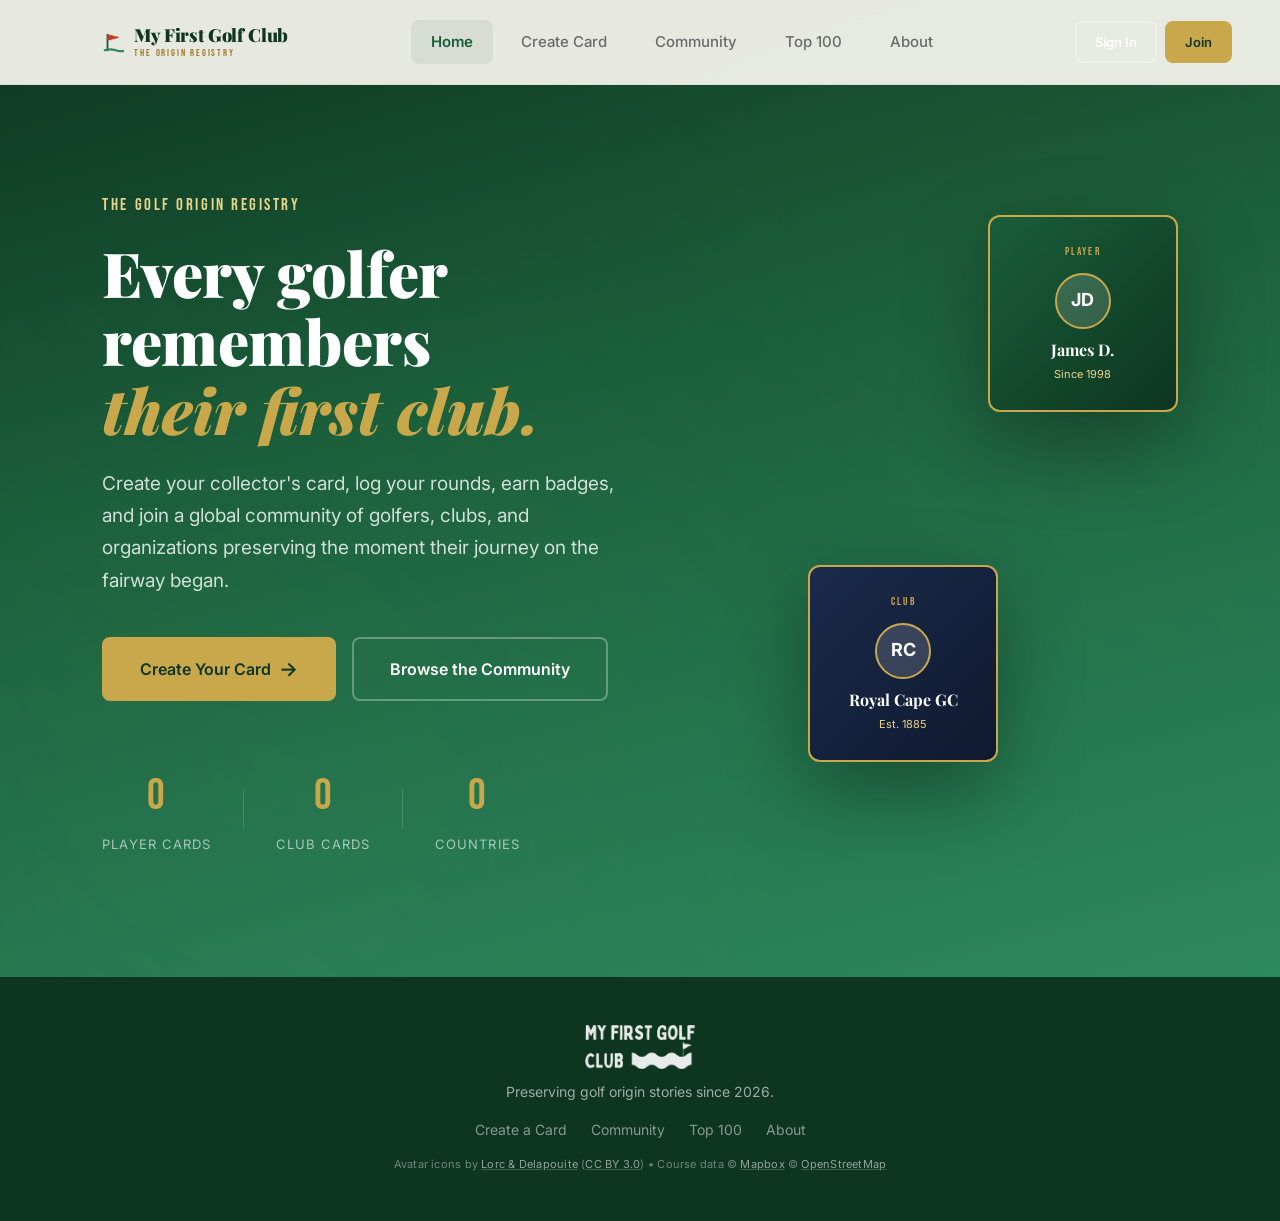
==== commit 5f7e74dc: "Add cache-bust to all JS files + footer attribution" ====
--- a/public/index.html
+++ b/public/index.html
@@ -5,7 +5,7 @@
   <meta name="viewport" content="width=device-width, initial-scale=1.0">
   <title>My First Golf Club - Where Every Golf Story Begins</title>
   <link rel="icon" type="image/png" href="logo.png?v=3">
-  <link rel="stylesheet" href="styles.css?v=16">
+  <link rel="stylesheet" href="styles.css?v=17">
   <link rel="preconnect" href="https://fonts.googleapis.com">
   <link rel="preconnect" href="https://fonts.gstatic.com" crossorigin>
   <link href="https://fonts.googleapis.com/css2?family=Playfair+Display:ital,wght@0,400;0,700;0,900;1,400&family=Inter:wght@300;400;500;600;700&family=Bebas+Neue&display=swap" rel="stylesheet">
@@ -417,6 +417,25 @@
                   <img class="photo-preview" id="playerPhotoPreview" alt="Preview" style="display:none;" onclick="document.getElementById('playerPhoto').click()">
                 </div>
               </div>
+
+              <!-- Avatar picker shown when no photo is uploaded -->
+              <div class="form-group avatar-picker-group" id="avatarPickerGroup">
+                <div class="avatar-picker-header">
+                  <span class="avatar-picker-or">or</span>
+                  <span class="avatar-picker-label">Pick an avatar</span>
+                </div>
+                <div class="avatar-grid" id="avatarGrid">
+                  <!-- Populated by JS -->
+                </div>
+                <div class="avatar-color-row" id="avatarColorRow">
+                  <span class="avatar-color-label">Avatar color:</span>
+                  <div class="avatar-color-swatches" id="avatarColorSwatches">
+                    <!-- Populated by JS -->
+                  </div>
+                </div>
+                <input type="hidden" name="avatarId" id="avatarIdHidden">
+                <input type="hidden" name="avatarColor" id="avatarColorHidden" value="gold">
+              </div>
             </div>
 
             <!-- Wizard navigation -->
@@ -869,27 +888,34 @@
         <a href="#" onclick="showSection('top100'); return false;">Top 100</a>
         <a href="#" onclick="showSection('about'); return false;">About</a>
       </div>
+      <p class="footer-credits">
+        Avatar icons by <a href="https://game-icons.net/" target="_blank" rel="noopener">Lorc &amp; Delapouite</a>
+        (<a href="https://creativecommons.org/licenses/by/3.0/" target="_blank" rel="noopener">CC BY 3.0</a>)
+        &bull; Course data &copy; <a href="https://www.mapbox.com/about/maps/" target="_blank" rel="noopener">Mapbox</a>
+        &copy; <a href="https://www.openstreetmap.org/copyright" target="_blank" rel="noopener">OpenStreetMap</a>
+      </p>
     </div>
   </footer>
 
   <!-- Module load order matters: dependencies first -->
-  <script src="src/storage.js"></script>
-  <script src="src/api.js"></script>
-  <script src="src/toasts.js"></script>
-  <script src="src/feed.js"></script>
-  <script src="src/auth.js"></script>
-  <script src="src/xp.js"></script>
-  <script src="src/badges.js"></script>
-  <script src="src/cards.js"></script>
-  <script src="src/top100.js"></script>
-  <script src="src/navigation.js"></script>
-  <script src="src/forms.js"></script>
-  <script src="src/wizard.js"></script>
-  <script src="src/celebrate.js"></script>
-  <script src="src/community.js"></script>
-  <script src="src/rounds.js"></script>
-  <script src="src/clubhouse.js"></script>
-  <script src="src/seed.js"></script>
-  <script src="src/init.js"></script>
+  <script src="src/storage.js?v=17"></script>
+  <script src="src/api.js?v=17"></script>
+  <script src="src/toasts.js?v=17"></script>
+  <script src="src/feed.js?v=17"></script>
+  <script src="src/auth.js?v=17"></script>
+  <script src="src/xp.js?v=17"></script>
+  <script src="src/badges.js?v=17"></script>
+  <script src="src/avatars.js?v=17"></script>
+  <script src="src/cards.js?v=17"></script>
+  <script src="src/top100.js?v=17"></script>
+  <script src="src/navigation.js?v=17"></script>
+  <script src="src/forms.js?v=17"></script>
+  <script src="src/wizard.js?v=17"></script>
+  <script src="src/celebrate.js?v=17"></script>
+  <script src="src/community.js?v=17"></script>
+  <script src="src/rounds.js?v=17"></script>
+  <script src="src/clubhouse.js?v=17"></script>
+  <script src="src/seed.js?v=17"></script>
+  <script src="src/init.js?v=17"></script>
 </body>
 </html>
--- a/public/styles.css
+++ b/public/styles.css
@@ -949,6 +949,149 @@
   font-style: italic;
 }
 
+/* ============================================
+   Avatar picker (Step 7 — when no photo)
+   ============================================ */
+.avatar-picker-group {
+  background: var(--cream);
+  border: 1px dashed var(--border);
+  border-radius: var(--radius);
+  padding: 18px;
+  margin-top: 8px;
+}
+
+.avatar-picker-header {
+  display: flex;
+  align-items: center;
+  gap: 12px;
+  margin-bottom: 14px;
+}
+
+.avatar-picker-or {
+  font-family: var(--font-accent);
+  font-size: 13px;
+  letter-spacing: 0.16em;
+  color: var(--text-muted);
+  text-transform: uppercase;
+}
+
+.avatar-picker-label {
+  font-weight: 600;
+  font-size: 14px;
+  color: var(--text);
+}
+
+.avatar-grid {
+  display: grid;
+  grid-template-columns: repeat(5, 1fr);
+  gap: 10px;
+  margin-bottom: 14px;
+}
+
+@media (max-width: 480px) {
+  .avatar-grid {
+    grid-template-columns: repeat(3, 1fr);
+  }
+}
+
+.avatar-tile {
+  display: flex;
+  flex-direction: column;
+  align-items: center;
+  gap: 4px;
+  padding: 10px 6px 8px;
+  border: 2px solid var(--border);
+  border-radius: var(--radius-sm);
+  background: #fff;
+  cursor: pointer;
+  transition: var(--transition);
+}
+
+.avatar-tile:hover {
+  border-color: var(--green-light);
+  transform: translateY(-1px);
+}
+
+.avatar-tile.active {
+  border-color: var(--green);
+  background: rgba(26, 94, 58, 0.05);
+  box-shadow: 0 0 0 3px rgba(26, 94, 58, 0.12);
+}
+
+.avatar-tile svg {
+  display: block;
+}
+
+.avatar-tile-name {
+  font-size: 11px;
+  font-weight: 600;
+  color: var(--text-light);
+  text-transform: capitalize;
+}
+
+.avatar-tile.active .avatar-tile-name {
+  color: var(--green);
+}
+
+.avatar-color-row {
+  display: flex;
+  align-items: center;
+  gap: 12px;
+}
+
+.avatar-color-label {
+  font-size: 13px;
+  color: var(--text-light);
+}
+
+.avatar-color-swatches {
+  display: flex;
+  gap: 8px;
+}
+
+.avatar-color-swatch {
+  width: 26px;
+  height: 26px;
+  border-radius: 50%;
+  border: 2px solid transparent;
+  cursor: pointer;
+  padding: 0;
+  transition: var(--transition);
+}
+
+.avatar-color-swatch:hover {
+  transform: scale(1.1);
+}
+
+.avatar-color-swatch.active {
+  border-color: var(--text);
+  box-shadow: 0 0 0 2px #fff inset;
+}
+
+/* Avatar rendered on the card */
+.card-avatar-wrap {
+  width: 110px;
+  height: 110px;
+  border-radius: 50%;
+  border: 3px solid var(--card-border-color);
+  display: flex;
+  align-items: center;
+  justify-content: center;
+  background: rgba(255, 255, 255, 0.06);
+  box-shadow: 0 4px 20px rgba(0, 0, 0, 0.3);
+  overflow: hidden;
+}
+
+.card-avatar-wrap svg {
+  width: 86%;
+  height: 86%;
+}
+
+.card-grid .card-avatar-wrap {
+  width: 80px;
+  height: 80px;
+}
+
 /* Combobox (searchable dropdown with custom entry) */
 .combobox {
   position: relative;
@@ -3357,6 +3500,23 @@
   margin-bottom: 16px;
 }
 
+.footer-credits {
+  font-size: 11px;
+  color: rgba(255, 255, 255, 0.4);
+  margin-top: 14px;
+  letter-spacing: 0.02em;
+}
+
+.footer-credits a {
+  color: rgba(255, 255, 255, 0.55);
+  text-decoration: underline;
+  text-decoration-color: rgba(255, 255, 255, 0.2);
+}
+
+.footer-credits a:hover {
+  color: rgba(255, 255, 255, 0.85);
+}
+
 .footer-links {
   display: flex;
   gap: 24px;
